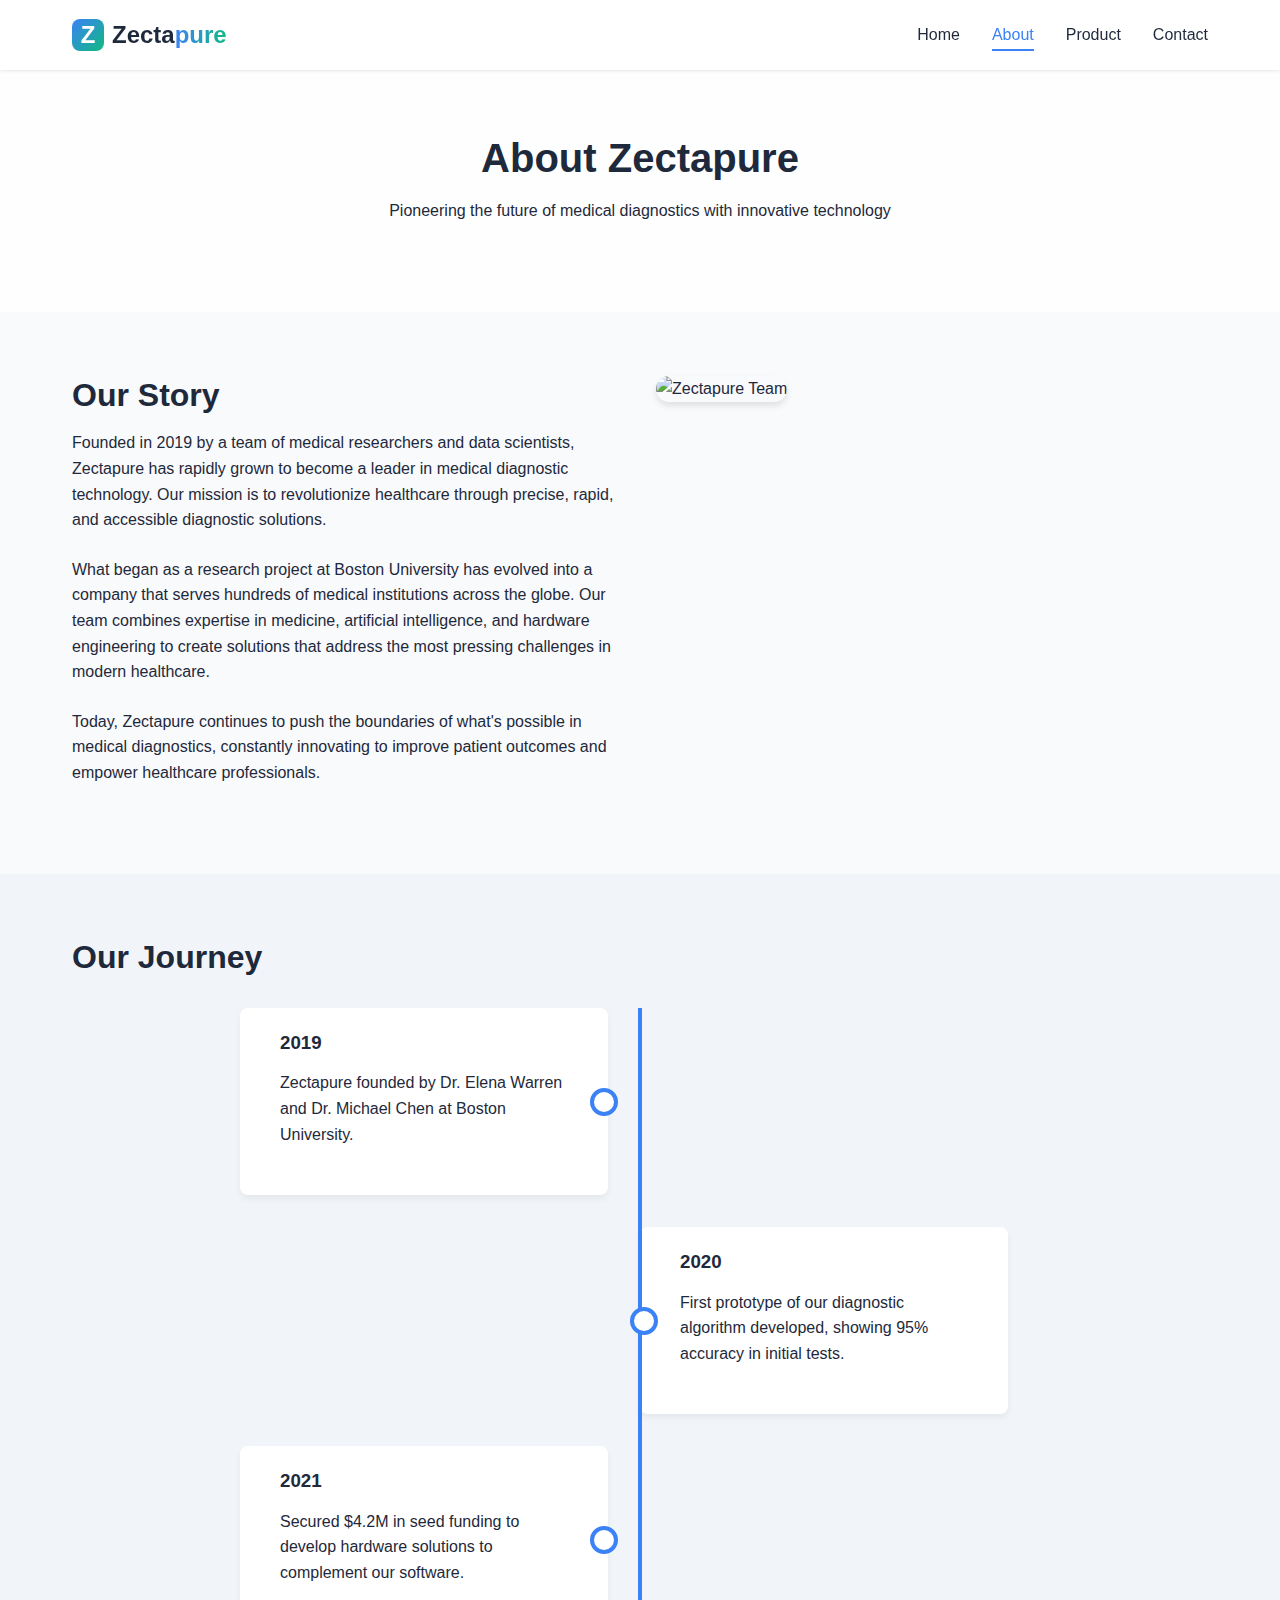
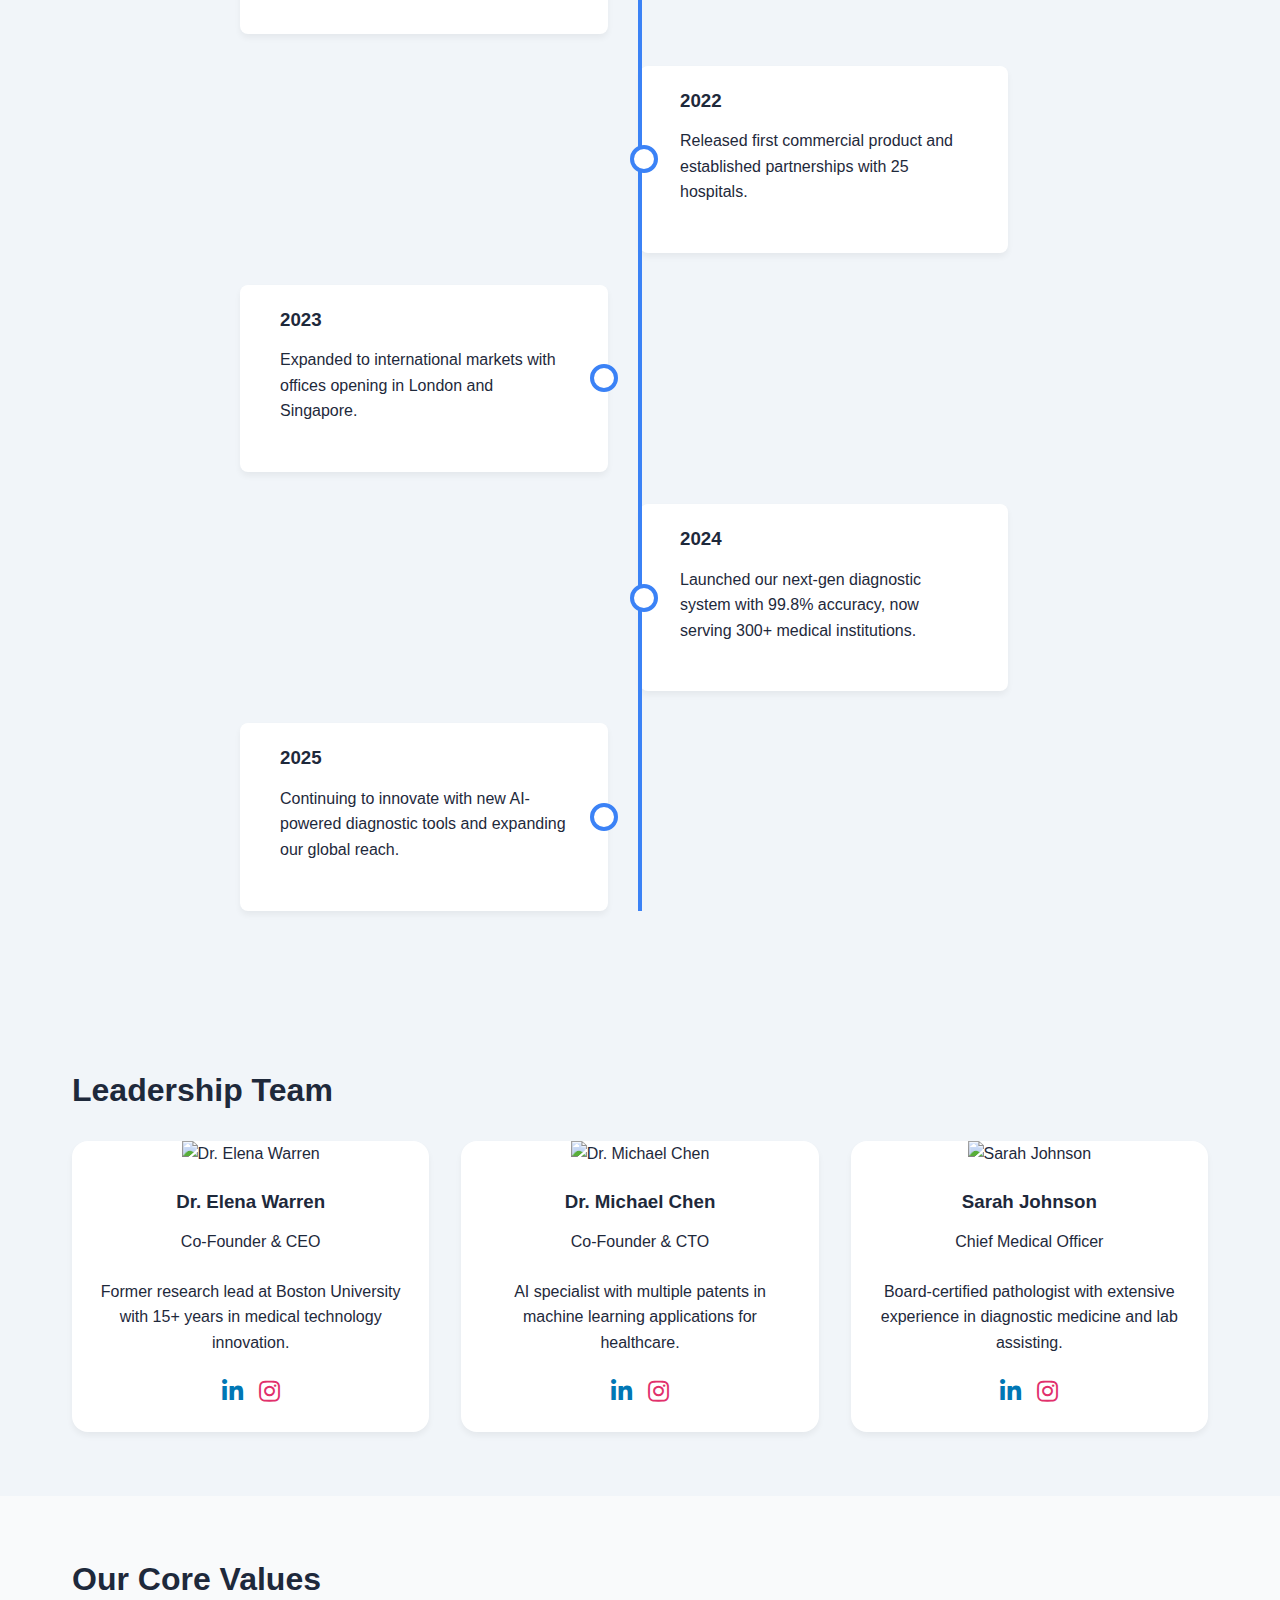
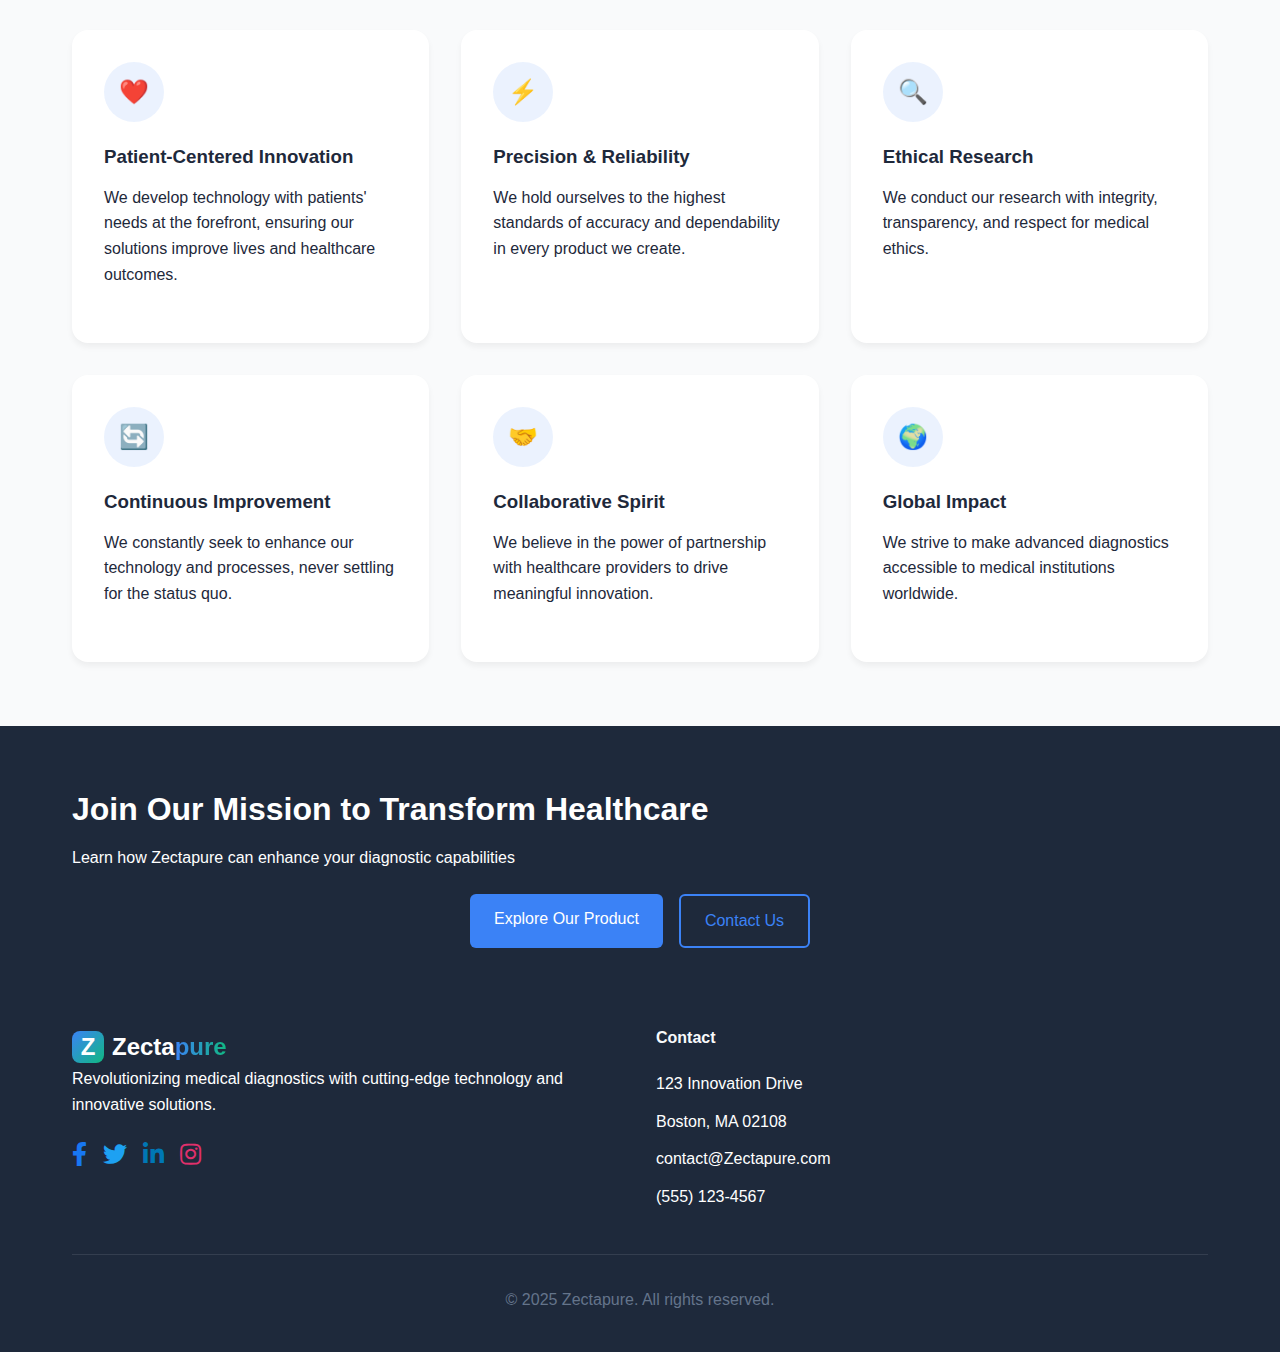
==== about.html @ a5152f30 "added favicon and css fixing" ====
<!DOCTYPE html>
<html lang="en">
<head>
    <meta charset="UTF-8">
    <meta name="viewport" content="width=device-width, initial-scale=1.0">
    <link rel="stylesheet" href="https://cdnjs.cloudflare.com/ajax/libs/font-awesome/5.15.3/css/all.min.css">
    <link rel="icon" type="image/svg+xml" href="data:image/svg+xml,%3Csvg%20xmlns='http://www.w3.org/2000/svg'%20viewBox='0%200%20100%20100'%3E%3Crect%20width='100'%20height='100'%20fill='%233b82f6'/%3E%3Ctext%20x='50%25'%20y='55%25'%20dominant-baseline='middle'%20text-anchor='middle'%20fill='white'%20font-size='70'%3EZ%3C/text%3E%3C/svg%3E">
    <link rel="stylesheet" type="text/css" href="css/about_style.css">
    <title>About Us - Zectapure</title>
</head>
<body>
    <!-- Header -->
    <header class="py-4">
        <div class="container">
            <div class="flex justify-between items-center">
                <a href="index.html" class="logo">
                    <div class="logo-icon">Z</div>
                    <span>Zecta<span class="text-gradient">pure</span></span>
                </a>
                
                <button class="mobile-menu-btn">☰</button>
                
                <nav>
                    <ul>
                        <li><a href="index.html">Home</a></li>
                        <li><a href="about.html" class="active">About</a></li>
                        <li><a href="product.html">Product</a></li>
                        <li><a href="contact.html">Contact</a></li>
                    </ul>
                </nav>
            </div>
        </div>
    </header>

    <!-- Page Header -->
    <section class="page-header">
        <div class="container">
            <h1>About Zectapure</h1>
            <p>Pioneering the future of medical diagnostics with innovative technology</p>
        </div>
    </section>

    <!-- About Us -->
    <section class="about-section">
        <div class="container">
            <div class="grid grid-cols-2 gap-8">
                <div>
                    <h2>Our Story</h2>
                    <p>Founded in 2019 by a team of medical researchers and data scientists, Zectapure has rapidly grown to become a leader in medical diagnostic technology. Our mission is to revolutionize healthcare through precise, rapid, and accessible diagnostic solutions.</p>
                    <p>What began as a research project at Boston University has evolved into a company that serves hundreds of medical institutions across the globe. Our team combines expertise in medicine, artificial intelligence, and hardware engineering to create solutions that address the most pressing challenges in modern healthcare.</p>
                    <p>Today, Zectapure continues to push the boundaries of what's possible in medical diagnostics, constantly innovating to improve patient outcomes and empower healthcare professionals.</p>
                </div>
                <div>
                    <img src="/api/placeholder/600/400" alt="Zectapure Team" class="about-image">
                </div>
            </div>
        </div>
    </section>

    <!-- Our Journey -->
    <section class="py-16" style="background-color: #f1f5f9;">
        <div class="container">
            <h2 class="text-center mb-8">Our Journey</h2>
            <div class="timeline">
                <div class="timeline-item left">
                    <h3>2019</h3>
                    <p>Zectapure founded by Dr. Elena Warren and Dr. Michael Chen at Boston University.</p>
                </div>
                <div class="timeline-item right">
                    <h3>2020</h3>
                    <p>First prototype of our diagnostic algorithm developed, showing 95% accuracy in initial tests.</p>
                </div>
                <div class="timeline-item left">
                    <h3>2021</h3>
                    <p>Secured $4.2M in seed funding to develop hardware solutions to complement our software.</p>
                </div>
                <div class="timeline-item right">
                    <h3>2022</h3>
                    <p>Released first commercial product and established partnerships with 25 hospitals.</p>
                </div>
                <div class="timeline-item left">
                    <h3>2023</h3>
                    <p>Expanded to international markets with offices opening in London and Singapore.</p>
                </div>
                <div class="timeline-item right">
                    <h3>2024</h3>
                    <p>Launched our next-gen diagnostic system with 99.8% accuracy, now serving 300+ medical institutions.</p>
                </div>
                <div class="timeline-item left">
                    <h3>2025</h3>
                    <p>Continuing to innovate with new AI-powered diagnostic tools and expanding our global reach.</p>
                </div>
            </div>
        </div>
    </section>

    <!-- Our Team -->
    <section class="team-section">
        <div class="container">
            <h2 class="text-center mb-8">Leadership Team</h2>
            <div class="grid grid-cols-3 gap-8">
                <div class="team-member">
                    <img src="/api/placeholder/400/250" alt="Dr. Elena Warren" class="team-member-img">
                    <div class="team-member-info">
                        <h3>Dr. Elena Warren</h3>
                        <p>Co-Founder & CEO</p>
                        <p>Former research lead at Boston University with 15+ years in medical technology innovation.</p>
                        <div class="team-member-social">
                            <a href="https://www.linkedin.com/in/yourprofile" target="_blank" class="social-icon" aria-label="LinkedIn">
                                <i class="fab fa-linkedin-in"></i>
                            </a>
                            <a href="https://www.instagram.com/yourhandle" target="_blank" class="social-icon" aria-label="Instagram">
                                <i class="fab fa-instagram"></i>
                            </a>
                        </div>
                    </div>
                </div>
                <div class="team-member">
                    <img src="/api/placeholder/400/250" alt="Dr. Michael Chen" class="team-member-img">
                    <div class="team-member-info">
                        <h3>Dr. Michael Chen</h3>
                        <p>Co-Founder & CTO</p>
                        <p>AI specialist with multiple patents in machine learning applications for healthcare.</p>
                        <div class="team-member-social">
                            <a href="https://www.linkedin.com/in/yourprofile" target="_blank" class="social-icon" aria-label="LinkedIn">
                                <i class="fab fa-linkedin-in"></i>
                            </a>
                            <a href="https://www.instagram.com/yourhandle" target="_blank" class="social-icon" aria-label="Instagram">
                                <i class="fab fa-instagram"></i>
                            </a>
                        </div>
                    </div>
                </div>
                <div class="team-member">
                    <img src="/api/placeholder/400/250" alt="Sarah Johnson" class="team-member-img">
                    <div class="team-member-info">
                        <h3>Sarah Johnson</h3>
                        <p>Chief Medical Officer</p>
                        <p>Board-certified pathologist with extensive experience in diagnostic medicine and lab assisting.</p>
                        <div class="team-member-social">
                            <a href="https://www.linkedin.com/in/yourprofile" target="_blank" class="social-icon" aria-label="LinkedIn">
                                <i class="fab fa-linkedin-in"></i>
                            </a>
                            <a href="https://www.instagram.com/yourhandle" target="_blank" class="social-icon" aria-label="Instagram">
                                <i class="fab fa-instagram"></i>
                            </a>
                        </div>
                    </div>
                </div>
            </div>
        </div>
    </section>

    <!-- Our Values -->
    <section class="values-section">
        <div class="container">
            <h2 class="text-center mb-8">Our Core Values</h2>
            <div class="grid grid-cols-3 gap-8">
                <div class="value-card">
                    <div class="value-icon">❤️</div>
                    <h3>Patient-Centered Innovation</h3>
                    <p>We develop technology with patients' needs at the forefront, ensuring our solutions improve lives and healthcare outcomes.</p>
                </div>
                <div class="value-card">
                    <div class="value-icon">⚡</div>
                    <h3>Precision & Reliability</h3>
                    <p>We hold ourselves to the highest standards of accuracy and dependability in every product we create.</p>
                </div>
                <div class="value-card">
                    <div class="value-icon">🔍</div>
                    <h3>Ethical Research</h3>
                    <p>We conduct our research with integrity, transparency, and respect for medical ethics.</p>
                </div>
                <div class="value-card">
                    <div class="value-icon">🔄</div>
                    <h3>Continuous Improvement</h3>
                    <p>We constantly seek to enhance our technology and processes, never settling for the status quo.</p>
                </div>
                <div class="value-card">
                    <div class="value-icon">🤝</div>
                    <h3>Collaborative Spirit</h3>
                    <p>We believe in the power of partnership with healthcare providers to drive meaningful innovation.</p>
                </div>
                <div class="value-card">
                    <div class="value-icon">🌍</div>
                    <h3>Global Impact</h3>
                    <p>We strive to make advanced diagnostics accessible to medical institutions worldwide.</p>
                </div>
            </div>
        </div>
    </section>

    <!-- CTA Section -->
    <section class="py-16" style="background-color: #1e293b; color: white;">
        <div class="container text-center">
            <h2>Join Our Mission to Transform Healthcare</h2>
            <p>Learn how Zectapure can enhance your diagnostic capabilities</p>
            <div class="flex gap-4 justify-center">
                <a href="product.html" class="btn btn-primary">Explore Our Product</a>
                <a href="contact.html" class="btn btn-outline">Contact Us</a>
            </div>
        </div>
    </section>

    <!-- Footer -->
    <footer>
        <div class="container">
            <div class="grid grid-cols-2 gap-8">
                <div>
                    <a href="index.html" class="logo">
                        <div class="logo-icon">Z</div>
                        <span>Zecta<span class="text-gradient">pure</span></span>
                    </a>
                    <p>Revolutionizing medical diagnostics with cutting-edge technology and innovative solutions.</p>
                    <div class="social-links">
                        <a href="https://www.facebook.com/yourprofile" target="_blank" class="social-icon" aria-label="Facebook">
                            <i class="fab fa-facebook-f"></i>
                        </a>
                        <a href="https://twitter.com/yourhandle" target="_blank" class="social-icon" aria-label="Twitter">
                            <i class="fab fa-twitter"></i>
                        </a>
                        <a href="https://www.linkedin.com/in/yourprofile" target="_blank" class="social-icon" aria-label="LinkedIn">
                            <i class="fab fa-linkedin-in"></i>
                        </a>
                        <a href="https://www.instagram.com/yourhandle" target="_blank" class="social-icon" aria-label="Instagram">
                            <i class="fab fa-instagram"></i>
                        </a>
                    </div>
                </div>
                <div class="footer-links">
                    <h4>Contact</h4>
                    <ul>
                        <li>123 Innovation Drive</li>
                        <li>Boston, MA 02108</li>
                        <li>contact@Zectapure.com</li>
                        <li>(555) 123-4567</li>
                    </ul>
                </div>
            </div>
            <div class="copyright">
                <p>&copy; 2025 Zectapure. All rights reserved.</p>
            </div>
        </div>
    </footer>

    <script src="js/about_script.js"></script>
</body>
</html>
---- css/about_style.css ----
/* Reset and Base Styles */
* {
    margin: 0;
    padding: 0;
    box-sizing: border-box;
    font-family: 'Segoe UI', Tahoma, Geneva, Verdana, sans-serif;
}

:root {
    --primary: #3b82f6;
    --primary-dark: #2563eb;
    --secondary: #10b981;
    --light: #f9fafb;
    --dark: #1e293b;
    --gray: #64748b;
    --light-gray: #e2e8f0;
}

body {
    background-color: var(--light);
    color: var(--dark);
    line-height: 1.6;
}

a {
    text-decoration: none;
    color: inherit;
}

/* Typography */
h1, h2, h3, h4, h5, h6 {
    font-weight: 700;
    line-height: 1.2;
    margin-bottom: 1rem;
}

h1 {
    font-size: 2.5rem;
}

h2 {
    font-size: 2rem;
}

p {
    margin-bottom: 1.5rem;
}

.text-gradient {
    background: linear-gradient(90deg, var(--primary), var(--secondary));
    -webkit-background-clip: text;
    -webkit-text-fill-color: transparent;
    background-clip: text;
}

/* Layout */
.container {
    width: 100%;
    max-width: 1200px;
    margin: 0 auto;
    padding: 0 2rem;
}

.flex {
    display: flex;
}

.flex-col {
    flex-direction: column;
}

.items-center {
    align-items: center;
}

.justify-between {
    justify-content: space-between;
}

.justify-center {
    justify-content: center;
}

.grid {
    display: grid;
}

.grid-cols-1 {
    grid-template-columns: 1fr;
}

.grid-cols-2 {
    grid-template-columns: repeat(2, 1fr);
}

.grid-cols-3 {
    grid-template-columns: repeat(3, 1fr);
}

.grid-cols-4 {
    grid-template-columns: repeat(4, 1fr);
}

.gap-4 {
    gap: 1rem;
}

.gap-8 {
    gap: 2rem;
}

.py-2 {
    padding-top: 0.5rem;
    padding-bottom: 0.5rem;
}

.py-4 {
    padding-top: 1rem;
    padding-bottom: 1rem;
}

.py-8 {
    padding-top: 2rem;
    padding-bottom: 2rem;
}

.py-16 {
    padding-top: 4rem;
    padding-bottom: 4rem;
}

.mb-4 {
    margin-bottom: 1rem;
}

.mb-8 {
    margin-bottom: 2rem;
}

/* Header */
header {
    background-color: white;
    box-shadow: 0 1px 3px rgba(0, 0, 0, 0.1);
    position: sticky;
    top: 0;
    z-index: 100;
}

.logo {
    font-size: 1.5rem;
    font-weight: 700;
    display: flex;
    align-items: center;
    gap: 0.5rem;
}

.logo-icon {
    width: 32px;
    height: 32px;
    background: linear-gradient(135deg, var(--primary), var(--secondary));
    border-radius: 8px;
    display: flex;
    align-items: center;
    justify-content: center;
    color: white;
    font-weight: bold;
}

nav ul {
    display: flex;
    gap: 2rem;
    list-style: none;
}

nav a {
    font-weight: 500;
    transition: color 0.3s;
    padding: 0.5rem 0;
    position: relative;
}

nav a:hover {
    color: var(--primary);
}

nav a.active {
    color: var(--primary);
}

nav a.active::after {
    content: '';
    position: absolute;
    bottom: 0;
    left: 0;
    width: 100%;
    height: 2px;
    background-color: var(--primary);
}

.mobile-menu-btn {
    display: none;
    background: none;
    border: none;
    font-size: 1.5rem;
    cursor: pointer;
    color: var(--dark);
}

/* Hero Section */
.page-header {
    background: linear-gradient(to right, rgba(255,255,255,0.8), rgba(255,255,255,0.8)), url('/api/placeholder/1200/400') center/cover no-repeat;
    padding: 4rem 0;
    text-align: center;
}

/* Buttons */
.btn {
    display: inline-block;
    padding: 0.75rem 1.5rem;
    border-radius: 0.375rem;
    font-weight: 500;
    text-align: center;
    cursor: pointer;
    transition: all 0.3s ease;
}

.btn-primary {
    background-color: var(--primary);
    color: white;
}

.btn-primary:hover {
    background-color: var(--primary-dark);
    transform: translateY(-2px);
    box-shadow: 0 4px 6px rgba(0, 0, 0, 0.1);
}

.btn-outline {
    border: 2px solid var(--primary);
    color: var(--primary);
    background: transparent;
}

.btn-outline:hover {
    background-color: var(--primary);
    color: white;
    transform: translateY(-2px);
    box-shadow: 0 4px 6px rgba(0, 0, 0, 0.1);
}

/* About Page Specific Styles */
.about-section {
    padding: 4rem 0;
}

.about-image {
    width: 100%;
    border-radius: 1rem;
    overflow: hidden;
    box-shadow: 0 4px 6px rgba(0, 0, 0, 0.1);
}

.timeline {
    position: relative;
    max-width: 800px;
    margin: 0 auto;
}

.timeline::after {
    content: '';
    position: absolute;
    width: 4px;
    background-color: var(--primary);
    top: 0;
    bottom: 0;
    left: 50%;
    margin-left: -2px;
}

.timeline-item {
    padding: 1.5rem 2.5rem;
    position: relative;
    background-color: white;
    width: calc(50% - 2rem);
    border-radius: 0.5rem;
    margin-bottom: 2rem;
    box-shadow: 0 4px 6px rgba(0, 0, 0, 0.05);
}

.timeline-item::after {
    content: '';
    position: absolute;
    width: 20px;
    height: 20px;
    background-color: white;
    border: 4px solid var(--primary);
    border-radius: 50%;
    top: 50%;
    transform: translateY(-50%);
    z-index: 1;
}

.left {
    left: 0;
}

.right {
    left: 50%;
}

.left::after {
    right: -10px;
}

.right::after {
    left: -10px;
}

.left::before {
    content: '';
    position: absolute;
    width: 0;
    height: 0;
    border-top: 10px solid transparent;
    border-bottom: 10px solid transparent;
    border-left: 10px solid white;
    top: 50%;
    transform: translateY(-50%);
    right: -10px;
    z-index: 1;
}

.right::before {
    content: '';
    position: absolute;
    width: 0;
    height: 0;
    border-top: 10px solid transparent;
    border-bottom: 10px solid transparent;
    border-right: 10px solid white;
    top: 50%;
    transform: translateY(-50%);
    left: -10px;
    z-index: 1;
}

.team-section {
    background-color: #f1f5f9;
    padding: 4rem 0;
}

.team-member {
    background-color: white;
    border-radius: 1rem;
    overflow: hidden;
    box-shadow: 0 4px 6px rgba(0, 0, 0, 0.05);
    text-align: center;
    transition: all 0.3s ease;
}

.team-member:hover {
    transform: translateY(-5px);
    box-shadow: 0 10px 15px rgba(0, 0, 0, 0.1);
}

.team-member-img {
    width: 100%;
    height: 250px;
    object-fit: cover;
}

.team-member-info {
    padding: 1.5rem;
}

.team-member-social {
    display: flex;
    justify-content: center;
    gap: 1rem;
    margin-top: 1rem;
}

.social-link {
    width: 36px;
    height: 36px;
    border-radius: 50%;
    background-color: var(--light-gray);
    display: flex;
    align-items: center;
    justify-content: center;
    transition: all 0.3s ease;
}

.social-link:hover {
    background-color: var(--primary);
    color: white;
    transform: translateY(-2px);
}

.values-section {
    padding: 4rem 0;
}

.value-card {
    background-color: white;
    border-radius: 1rem;
    overflow: hidden;
    box-shadow: 0 4px 6px rgba(0, 0, 0, 0.05);
    padding: 2rem;
    transition: all 0.3s ease;
}

.value-card:hover {
    transform: translateY(-5px);
    box-shadow: 0 10px 15px rgba(0, 0, 0, 0.1);
}

.value-icon {
    width: 60px;
    height: 60px;
    background-color: rgba(59, 130, 246, 0.1);
    border-radius: 50%;
    display: flex;
    align-items: center;
    justify-content: center;
    margin-bottom: 1.5rem;
    font-size: 1.5rem;
    color: var(--primary);
}

/* Footer */
footer {
    background-color: var(--dark);
    color: white;
    padding: 1rem 0;
}

.footer-links h4 {
    margin-bottom: 1.5rem;
    color: var(--light);
}

.footer-links ul {
    list-style: none;
}

.footer-links li {
    margin-bottom: 0.75rem;
}

.footer-links a {
    color: var(--light-gray);
    transition: color 0.3s;
}

.footer-links a:hover {
    color: white;
}

.social-links {
    display: flex;
    gap: 1rem;
    margin-top: 1.5rem;
}

.social-links {
    display: flex;
    gap: 1rem;
    margin-top: 1.5rem;
}

.social-icon {
    text-decoration: none; /* Removes default underline from links */
}

.social-icon i {
    font-size: 1.5rem; /* Sets icon size */
    transition: transform 0.2s; /* Smooth transition for hover effect */
}

.social-icon:hover i {
    transform: scale(1.1); /* Slightly enlarges icon on hover */
}

.social-icon .fab.fa-facebook-f {
    color: #1877f2; /* Facebook blue */
}

.social-icon .fab.fa-twitter {
    color: #1da1f2; /* Twitter blue */
}

.social-icon .fab.fa-linkedin-in {
    color: #0077b5; /* LinkedIn blue */
}

.social-icon .fab.fa-instagram {
    color: #e1306c; /* Instagram pink */
}

.copyright {
    text-align: center;
    padding-top: 2rem;
    margin-top: 2rem;
    border-top: 1px solid rgba(255, 255, 255, 0.1);
    color: var(--gray);
}

/* Responsive Styles */
@media (max-width: 992px) {
    .grid-cols-3, .grid-cols-4 {
        grid-template-columns: repeat(2, 1fr);
    }
    
    .timeline::after {
        left: 31px;
    }
    
    .timeline-item {
        width: 100%;
        padding-left: 70px;
        padding-right: 25px;
    }
    
    .left, .right {
        left: 0;
    }
    
    .left::after, .right::after {
        left: 20px;
    }
    
    .left::before, .right::before {
        left: 60px;
        border-right: 10px solid white;
        border-left: none;
    }
}

@media (max-width: 768px) {
    .grid-cols-2, .grid-cols-3, .grid-cols-4 {
        grid-template-columns: 1fr;
    }
    
    nav ul {
        position: fixed;
        top: 70px;
        left: -100%;
        width: 100%;
        height: calc(100vh - 70px);
        background-color: white;
        flex-direction: column;
        align-items: center;
        justify-content: center;
        gap: 2rem;
        transition: left 0.3s ease;
        z-index: 99;
    }
    
    nav ul.active {
        left: 0;
    }
    
    .mobile-menu-btn {
        display: block;
    }
}

@media (max-width: 576px) {
    h1 {
        font-size: 2rem;
    }
    
    h2 {
        font-size: 1.5rem;
    }
}
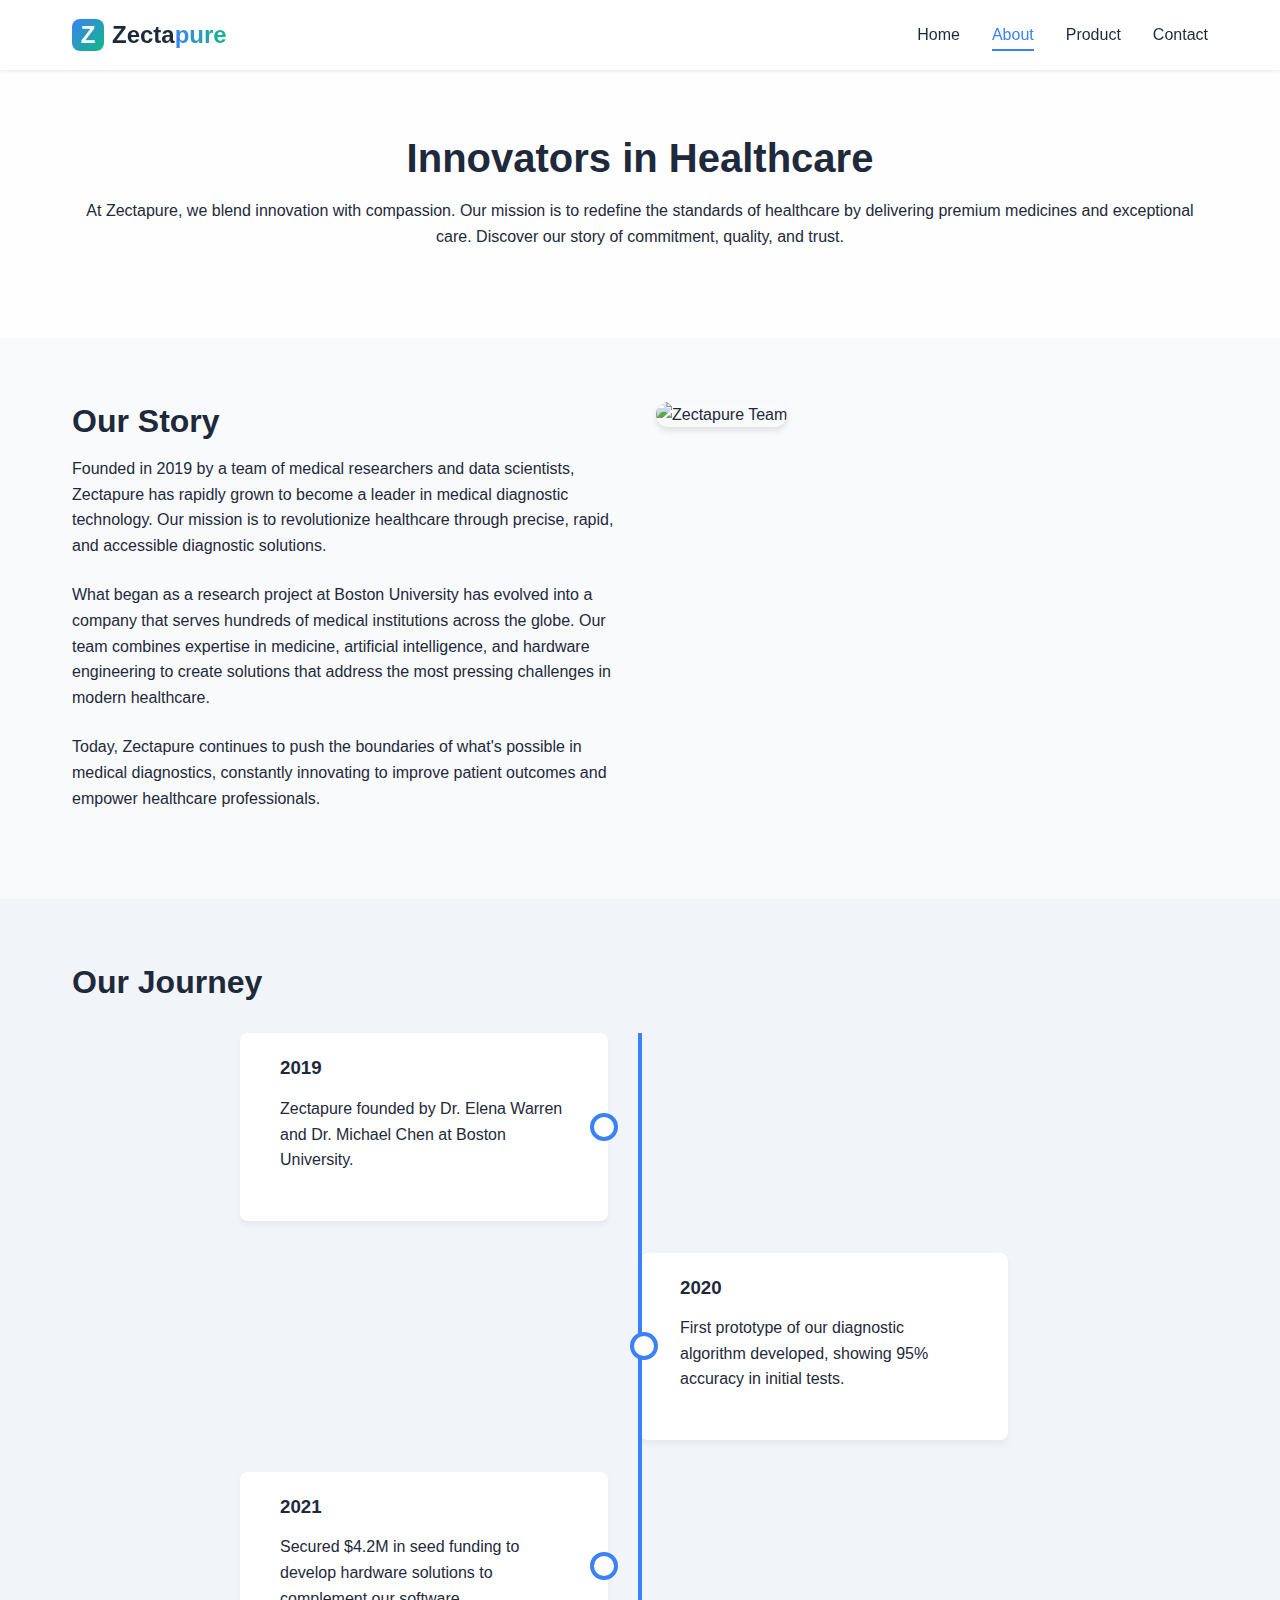
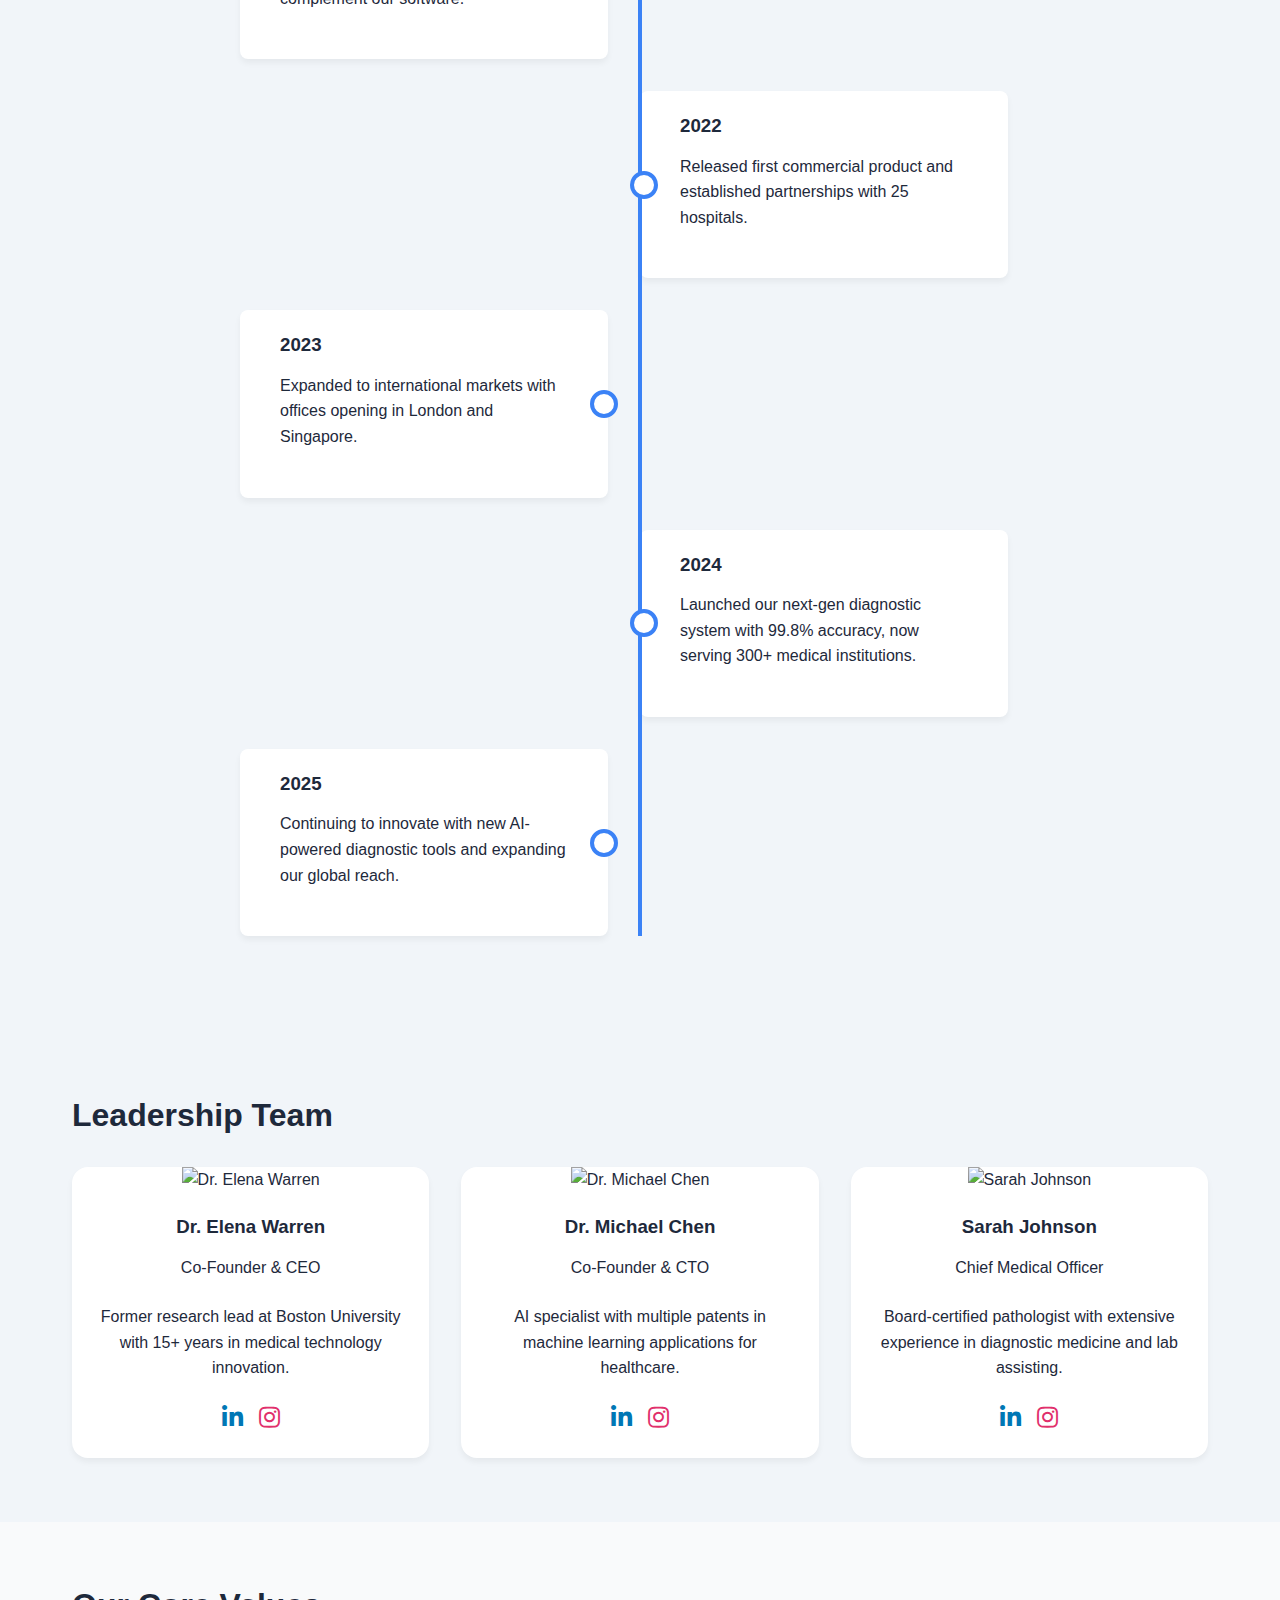
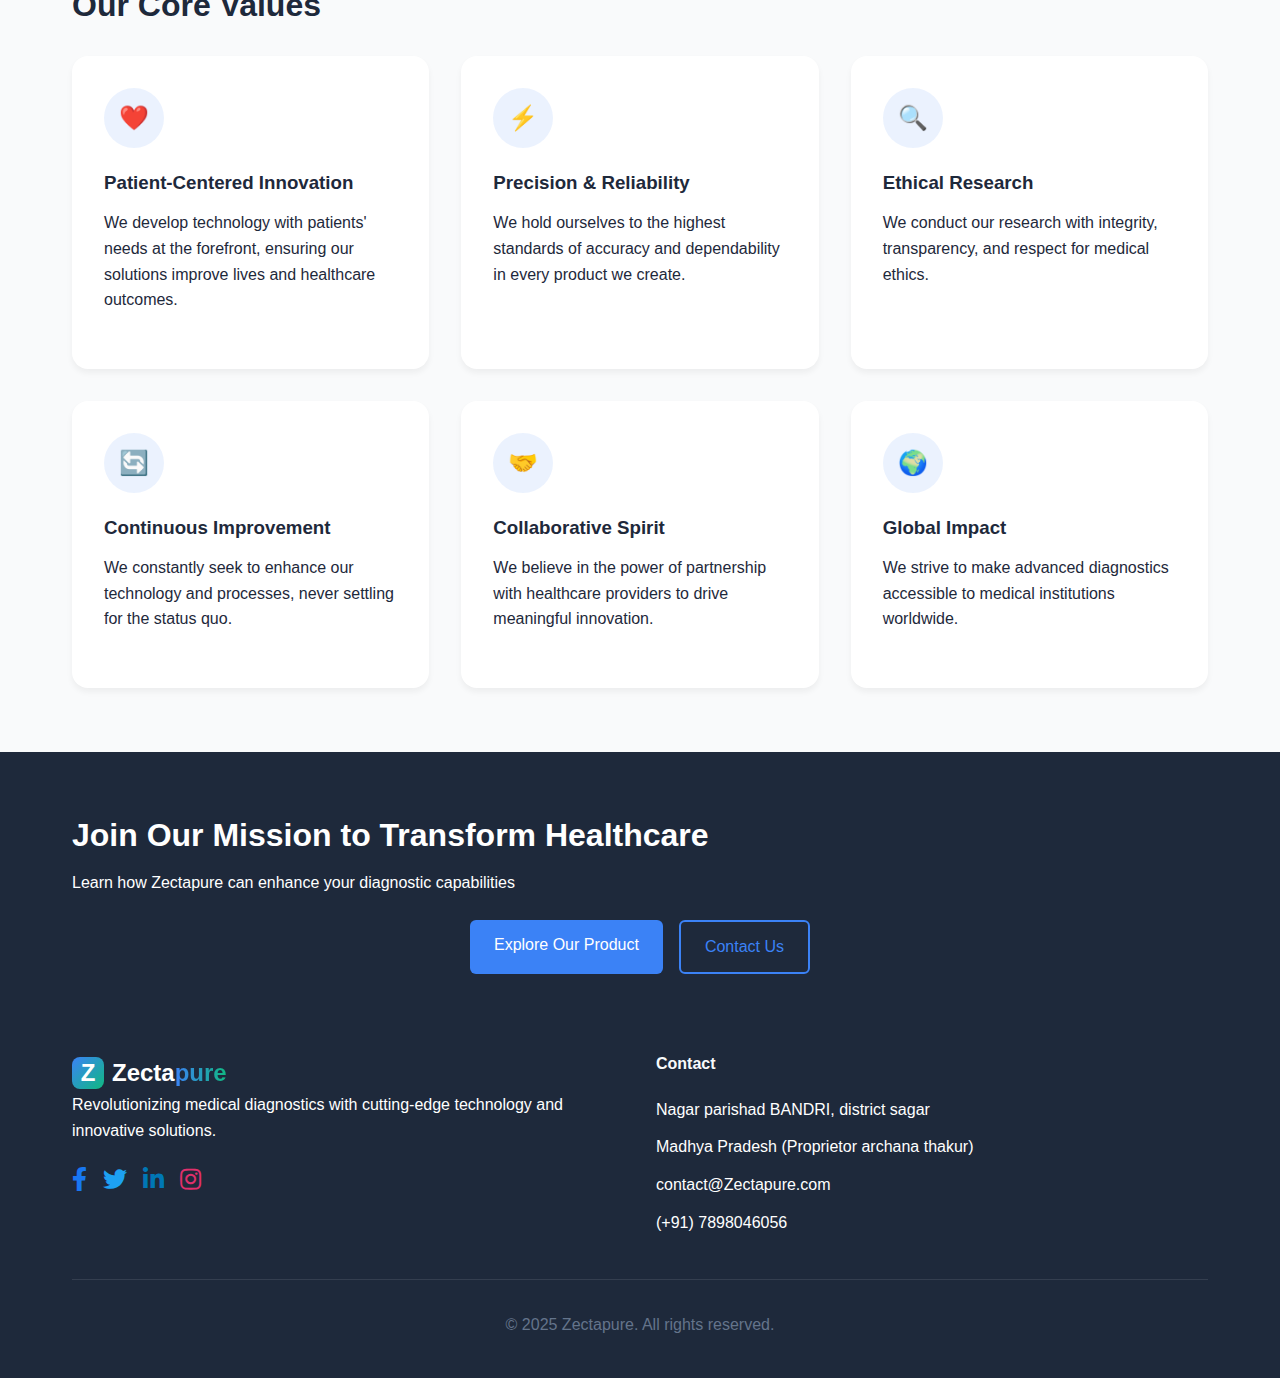
==== commit 491de4f3: "added product real images and product description with all real contact and addresss updated" ====
--- a/about.html
+++ b/about.html
@@ -35,8 +35,8 @@
     <!-- Page Header -->
     <section class="page-header">
         <div class="container">
-            <h1>About Zectapure</h1>
-            <p>Pioneering the future of medical diagnostics with innovative technology</p>
+            <h1>Innovators in Healthcare</h1>
+            <p>At Zectapure, we blend innovation with compassion. Our mission is to redefine the standards of healthcare by delivering premium medicines and exceptional care. Discover our story of commitment, quality, and trust.</p>
         </div>
     </section>
 
@@ -230,10 +230,10 @@
                 <div class="footer-links">
                     <h4>Contact</h4>
                     <ul>
-                        <li>123 Innovation Drive</li>
-                        <li>Boston, MA 02108</li>
+                        <li>Nagar parishad BANDRI, district sagar</li>
+                        <li>Madhya Pradesh (Proprietor archana thakur)</li>
                         <li>contact@Zectapure.com</li>
-                        <li>(555) 123-4567</li>
+                        <li>(+91) 7898046056</li>
                     </ul>
                 </div>
             </div>
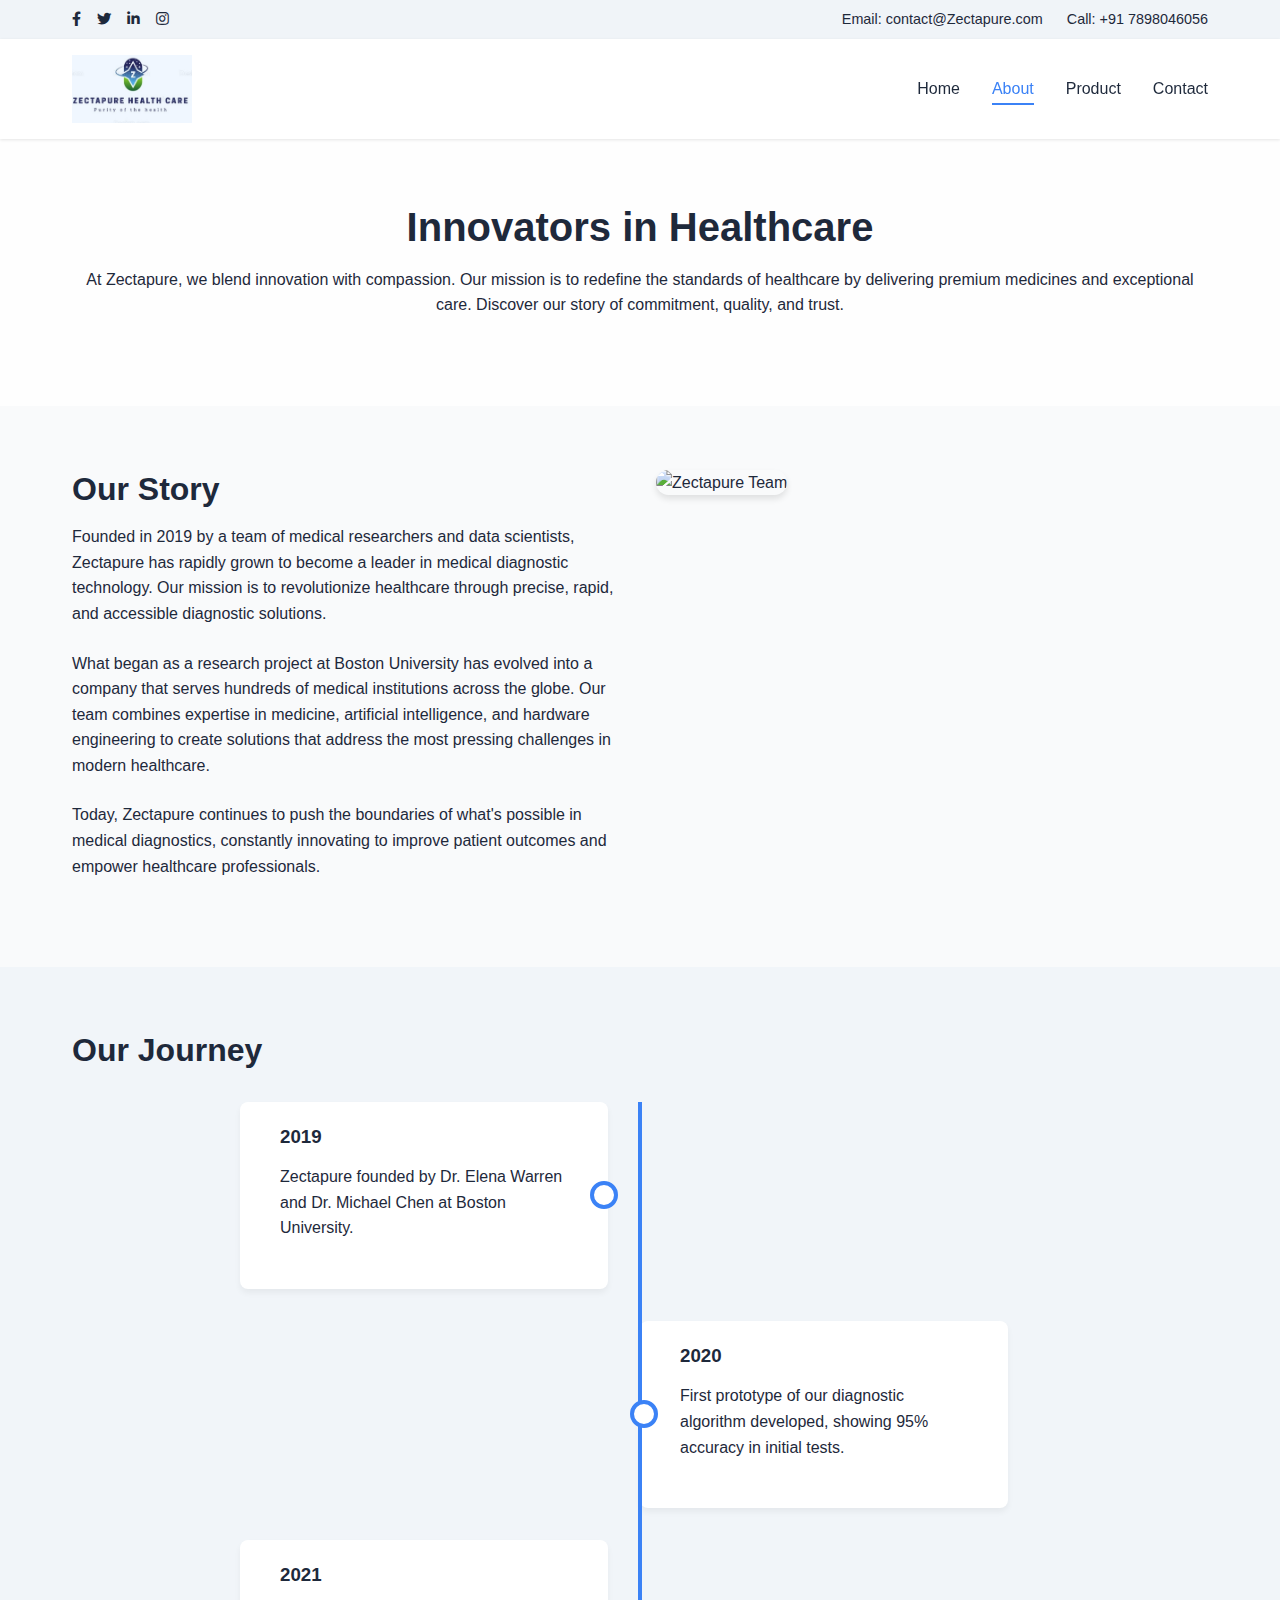
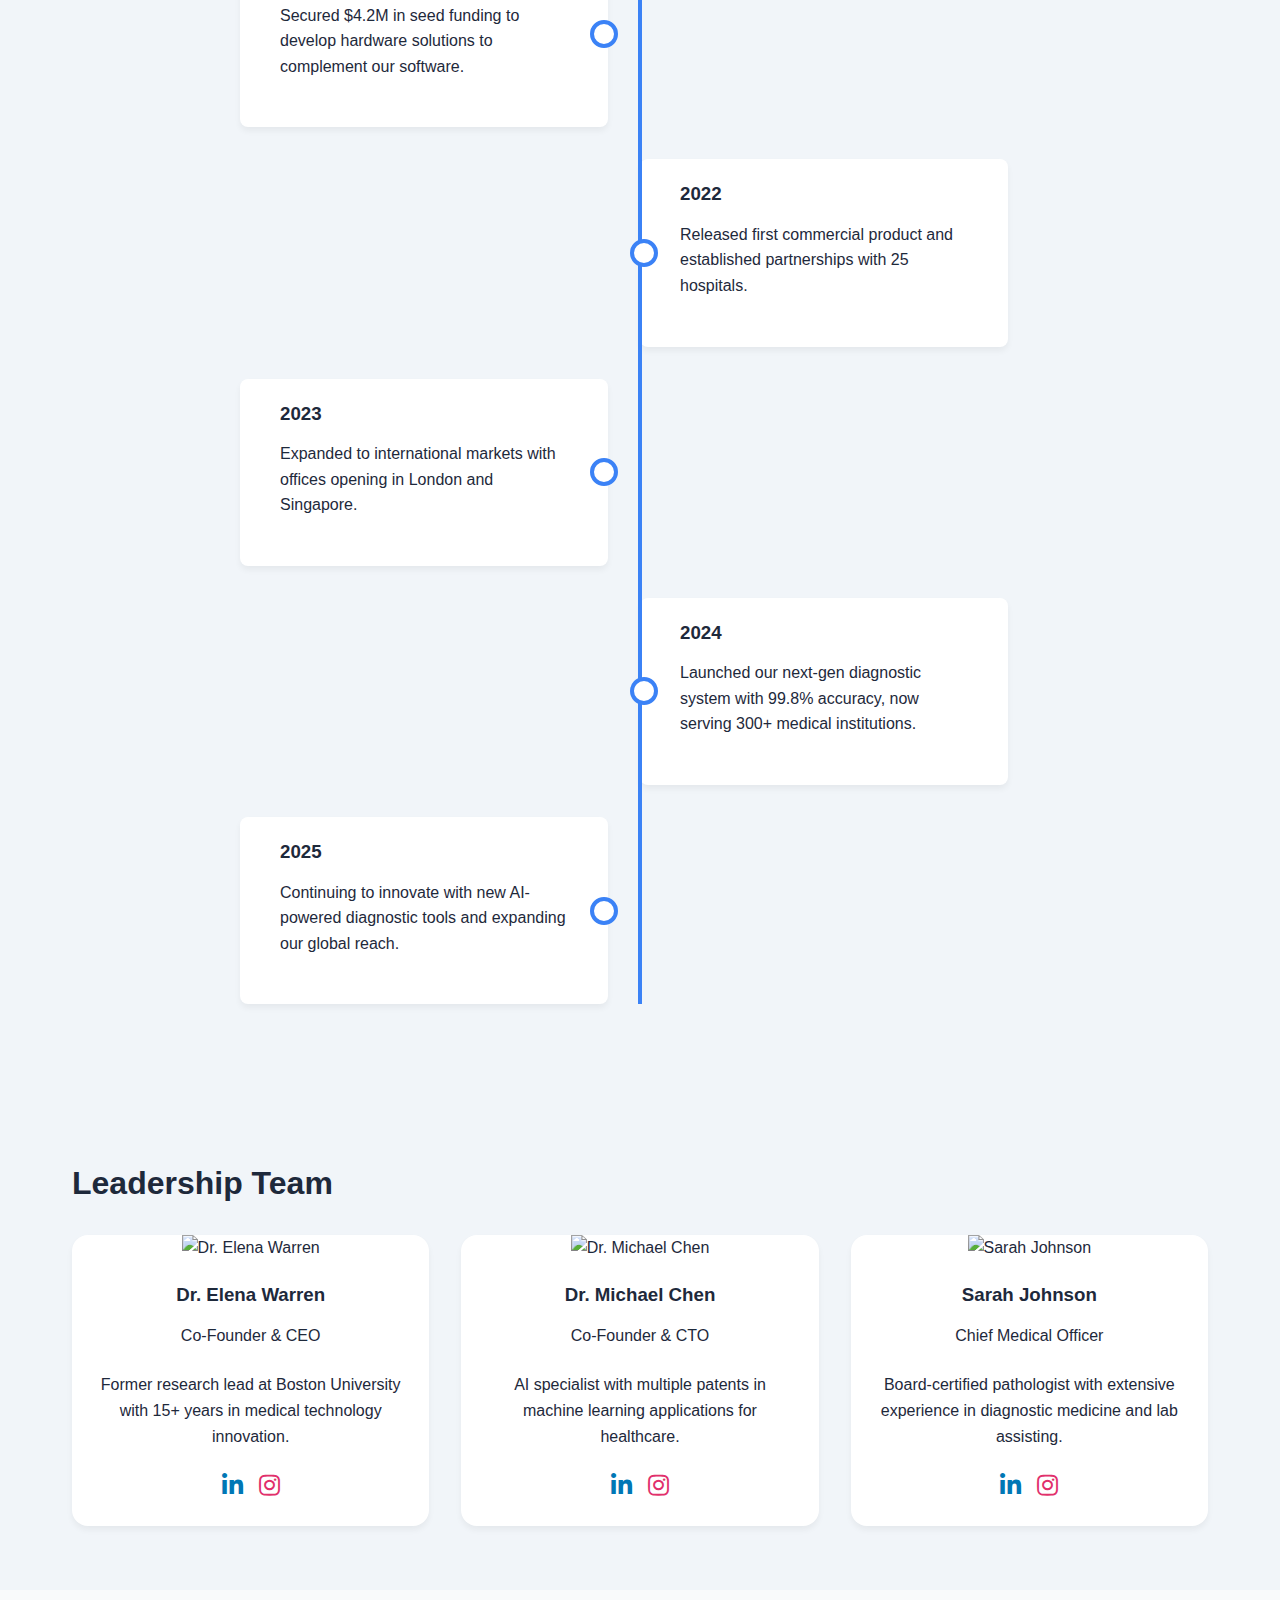
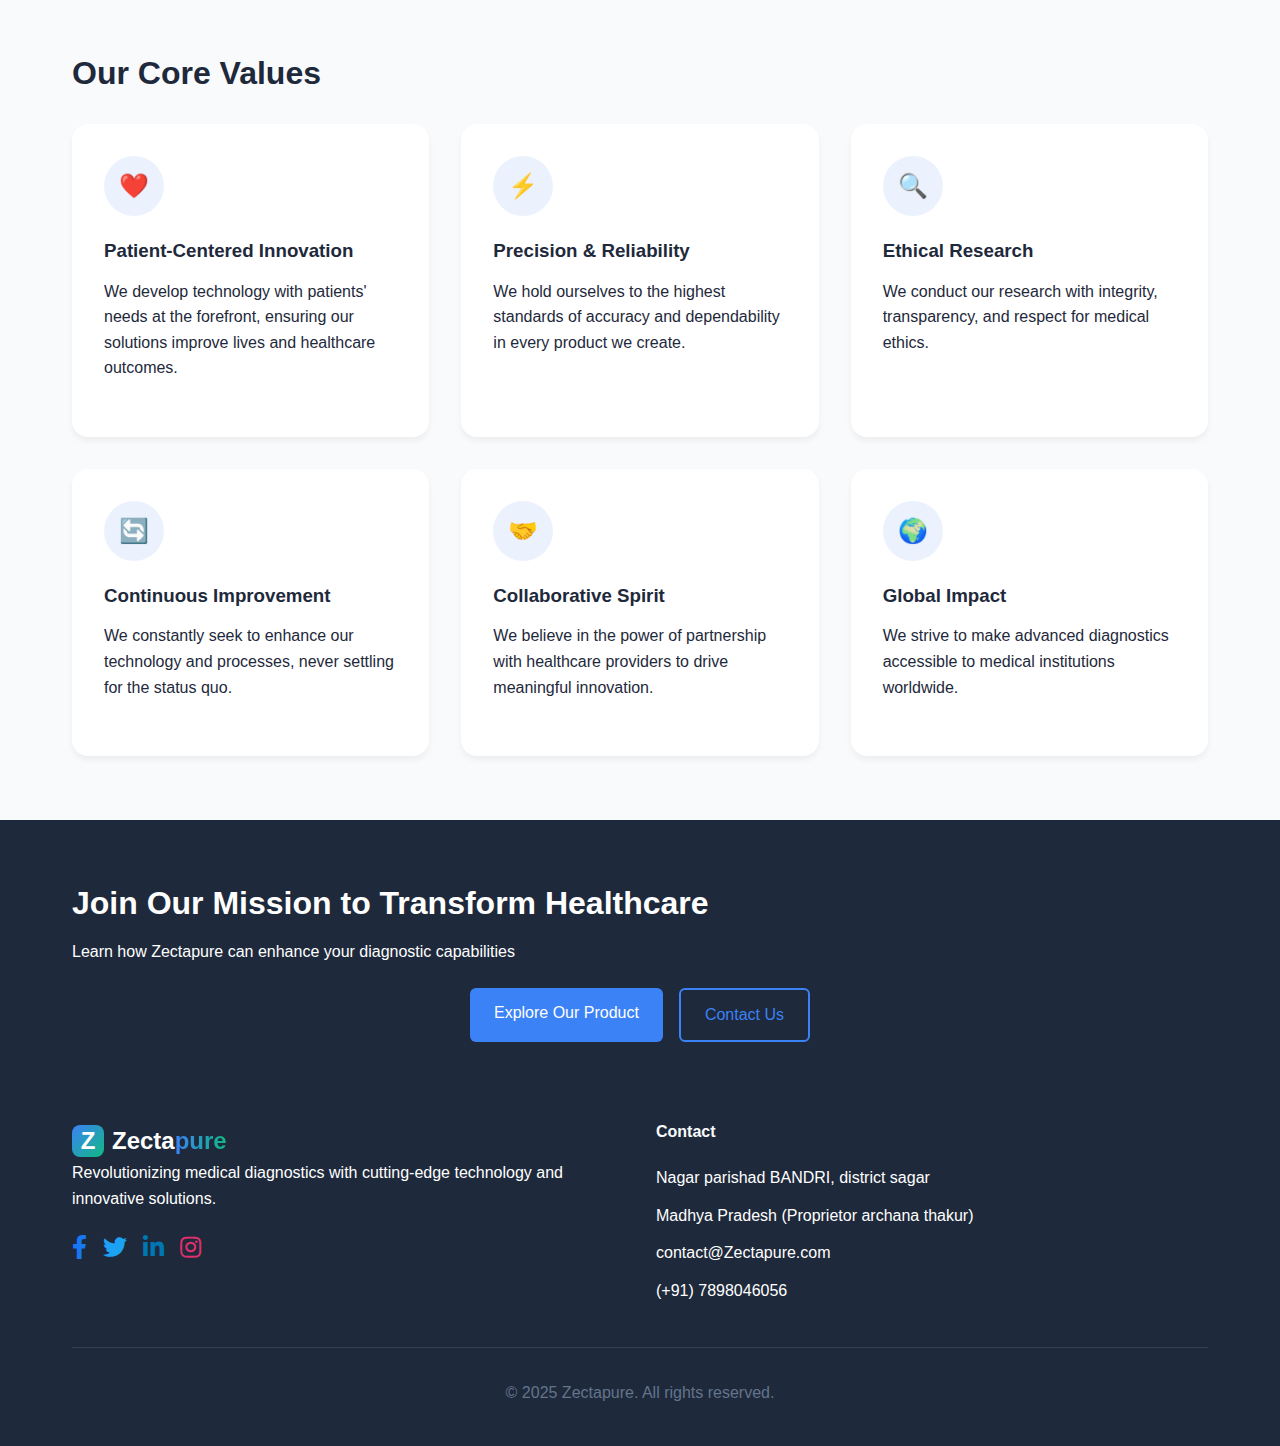
==== commit 332aa823: "enhanced the UI also add top bar for contact" ====
--- a/about.html
+++ b/about.html
@@ -9,14 +9,44 @@
     <title>About Us - Zectapure</title>
 </head>
 <body>
+    <!-- Top Section -->
+    <div class="top-bar" style="background-color: #f0f4f8; padding: 0.5rem 0;">
+        <div class="container" style="display: flex; justify-content: space-between; align-items: center; font-size: 0.9rem;">
+        <!-- Social Media Icons (Left) -->
+        <div class="social-icons" style="display: flex; gap: 1rem;">
+            <a href="https://www.facebook.com/yourprofile" target="_blank" aria-label="Facebook" style="color: inherit;">
+            <i class="fab fa-facebook-f"></i>
+            </a>
+            <a href="https://twitter.com/yourhandle" target="_blank" aria-label="Twitter" style="color: inherit;">
+            <i class="fab fa-twitter"></i>
+            </a>
+            <a href="https://www.linkedin.com/in/yourprofile" target="_blank" aria-label="LinkedIn" style="color: inherit;">
+            <i class="fab fa-linkedin-in"></i>
+            </a>
+            <a href="https://www.instagram.com/yourhandle" target="_blank" aria-label="Instagram" style="color: inherit;">
+            <i class="fab fa-instagram"></i>
+            </a>
+        </div>
+        <!-- Contact Info (Right) -->
+        <div class="contact-infos" style="display: flex; gap: 1.5rem;">
+            <span>Email: <a href="mailto:contact@Zectapure.com" style="color: inherit; text-decoration: none;">contact@Zectapure.com</a></span>
+            <span>Call: <a href="tel:+917898046056" style="color: inherit; text-decoration: none;">+91 7898046056</a></span>
+        </div>
+        </div>
+    </div>
     <!-- Header -->
     <header class="py-4">
         <div class="container">
             <div class="flex justify-between items-center">
-                <a href="index.html" class="logo">
-                    <div class="logo-icon">Z</div>
-                    <span>Zecta<span class="text-gradient">pure</span></span>
-                </a>
+                <a href="index.html" class="logo" style="display: flex; align-items: center;">
+            <!-- Logo image only -->
+            <img
+              src="images/product_images/logo.jpeg"
+              alt="Zectapure Health Care Logo"
+              class="logo-image"
+              style="width: 120px; height: auto;"
+            >
+          </a>
                 
                 <button class="mobile-menu-btn">☰</button>
                 
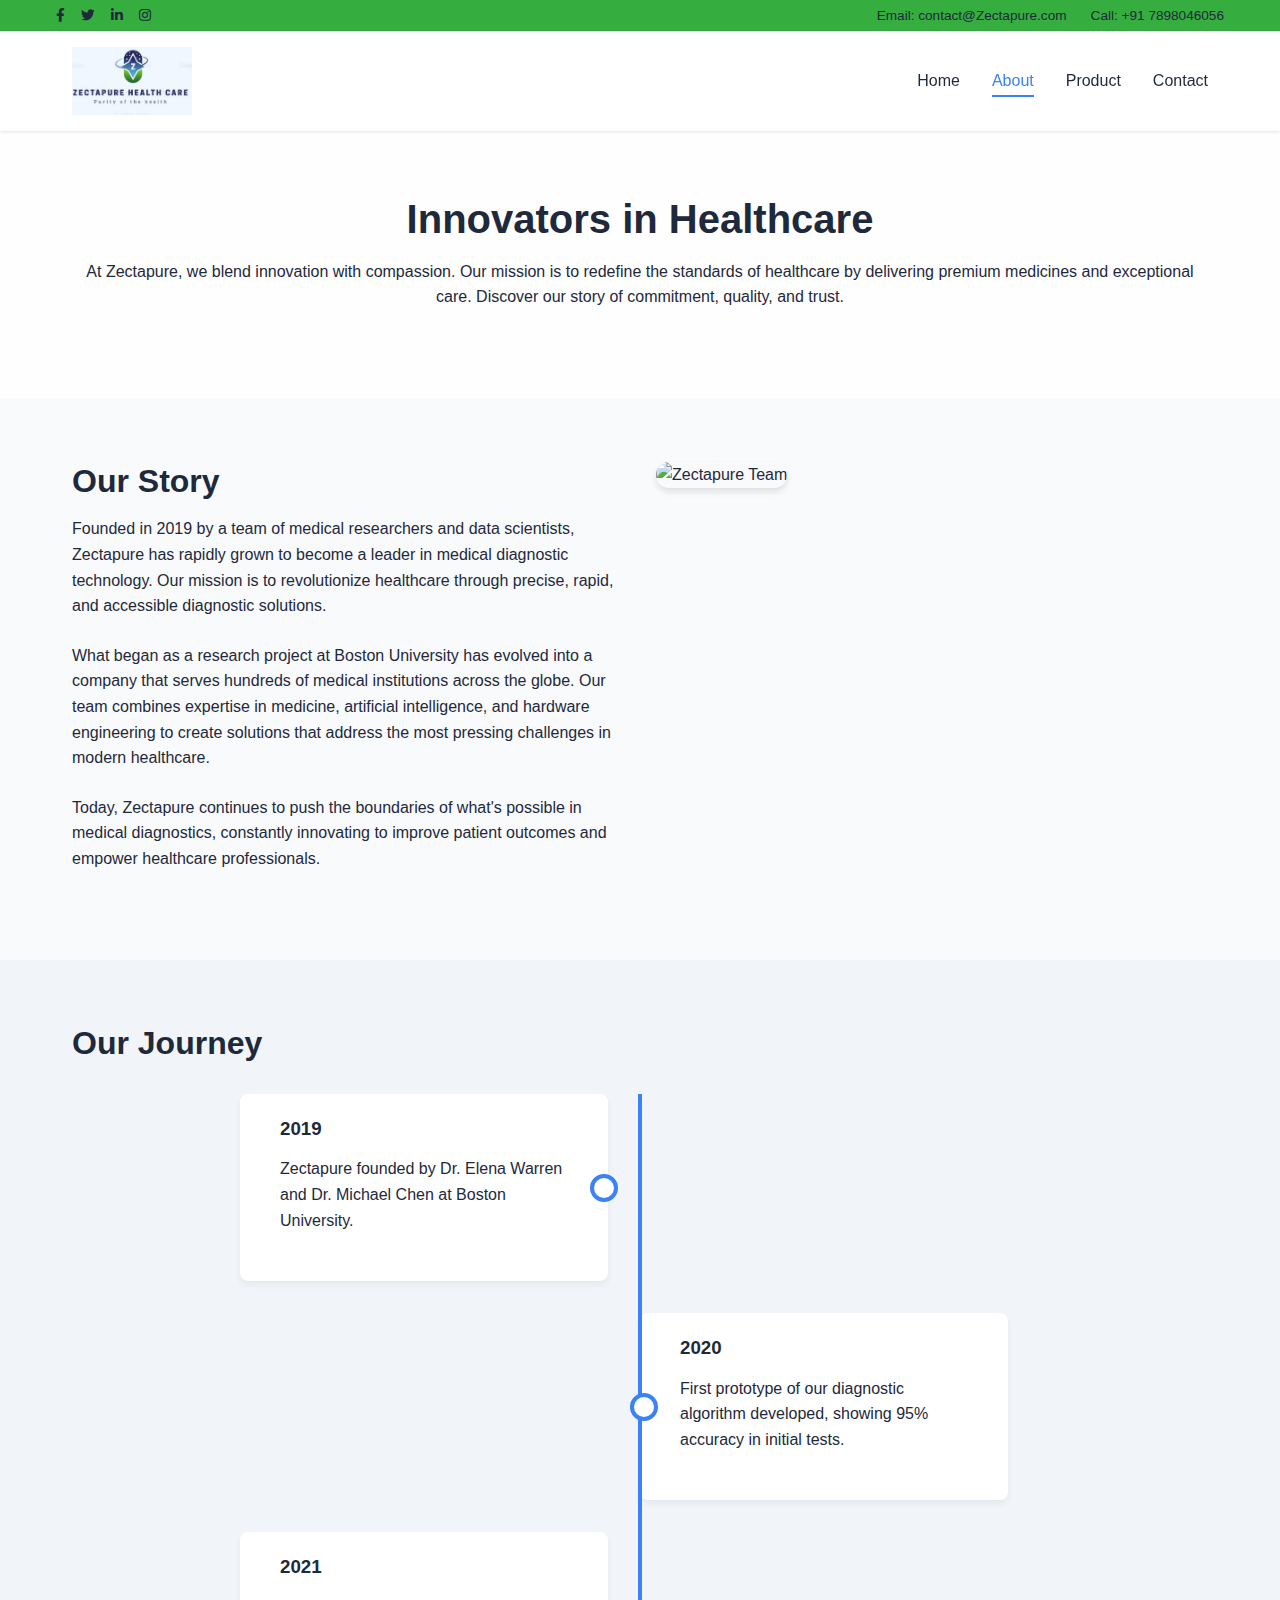
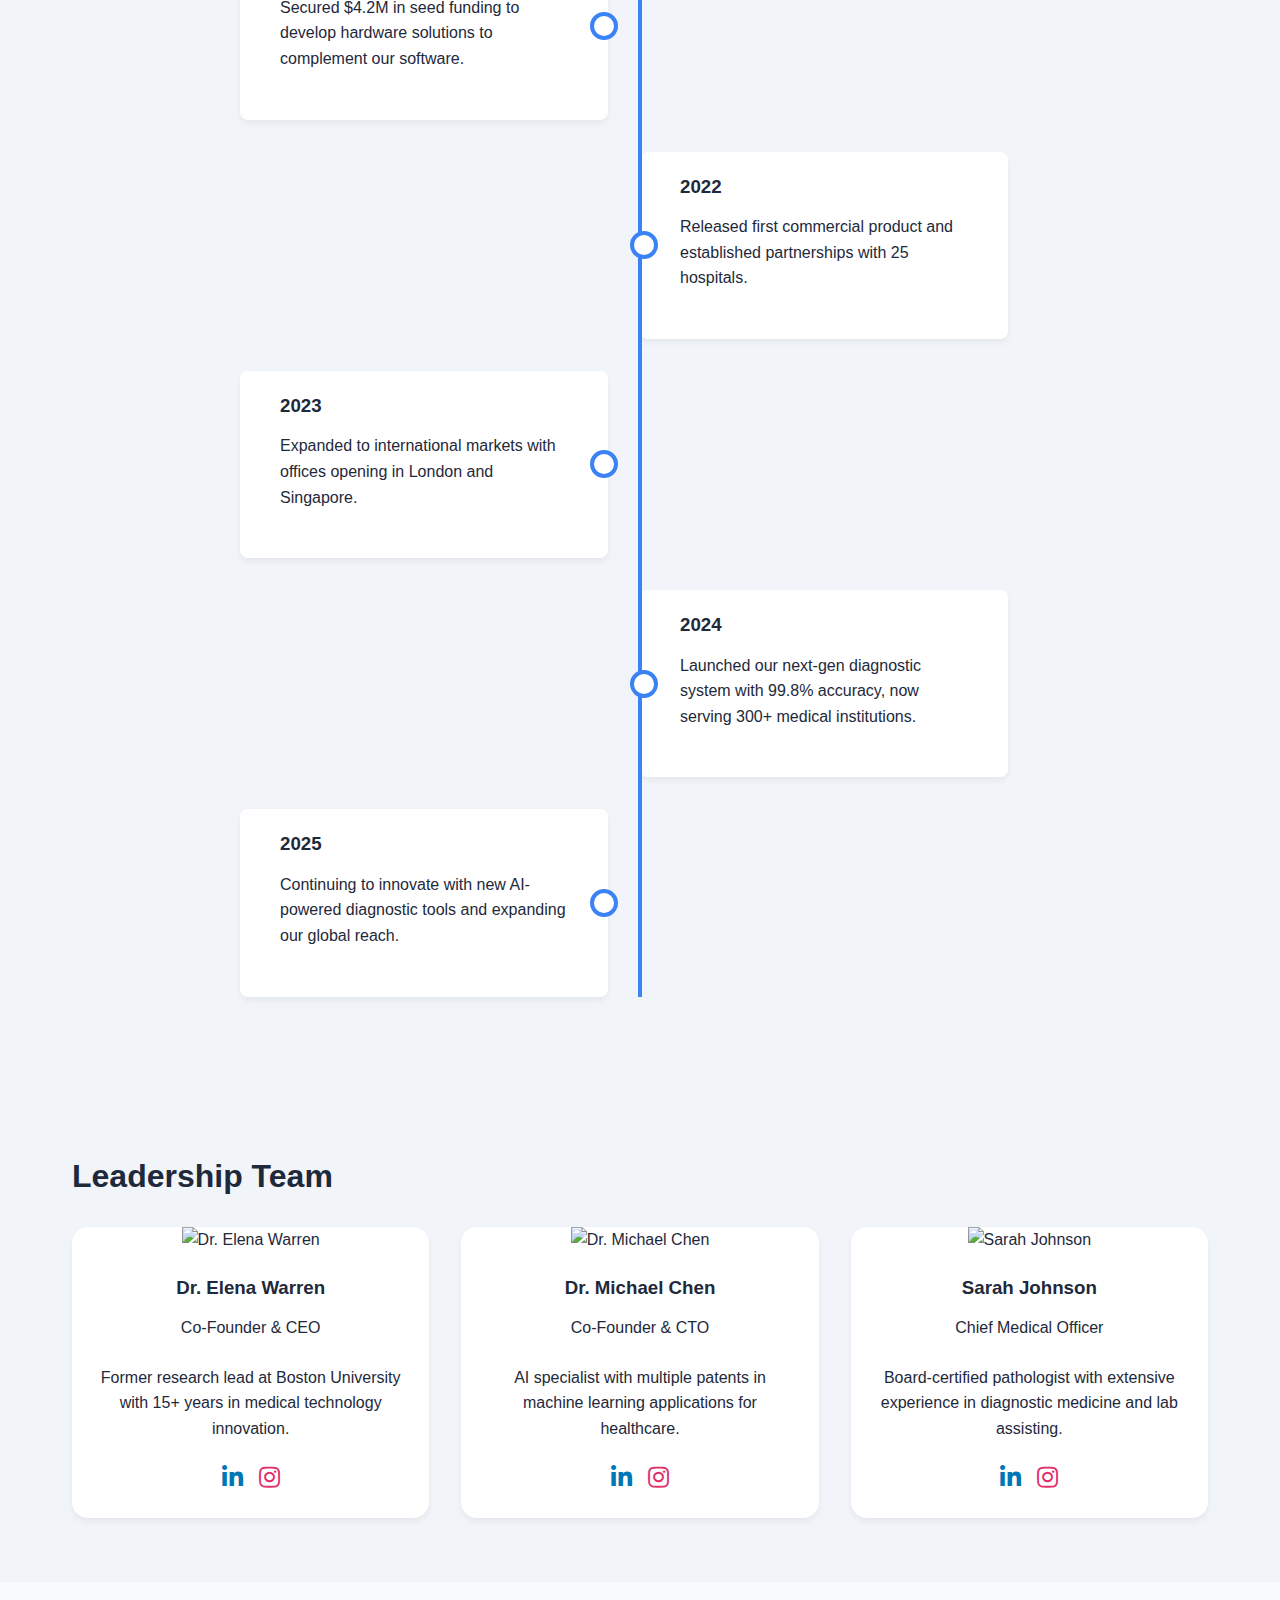
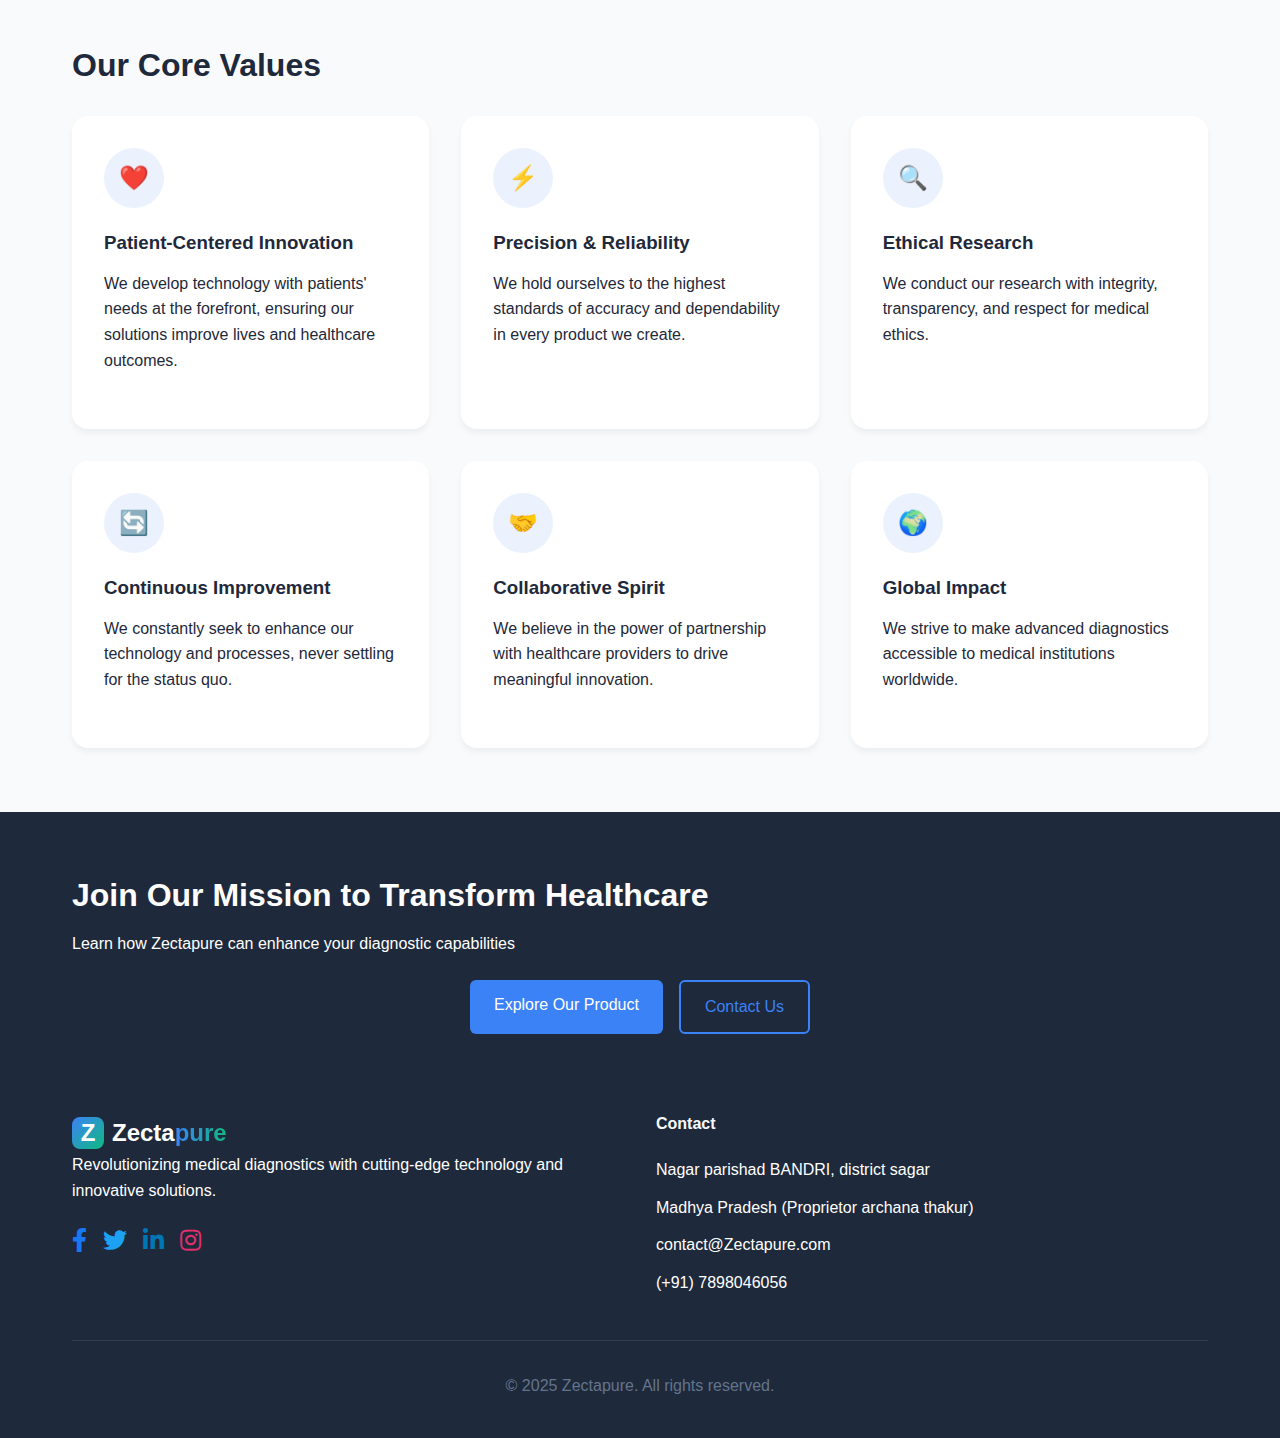
==== commit 6380f988: "top bar responsive" ====
--- a/about.html
+++ b/about.html
@@ -10,29 +10,29 @@
 </head>
 <body>
     <!-- Top Section -->
-    <div class="top-bar" style="background-color: #f0f4f8; padding: 0.5rem 0;">
-        <div class="container" style="display: flex; justify-content: space-between; align-items: center; font-size: 0.9rem;">
+    <div class="top-bar">
+    <div class="container">
         <!-- Social Media Icons (Left) -->
-        <div class="social-icons" style="display: flex; gap: 1rem;">
-            <a href="https://www.facebook.com/yourprofile" target="_blank" aria-label="Facebook" style="color: inherit;">
+        <div class="social-icons">
+        <a href="https://www.facebook.com/yourprofile" target="_blank" aria-label="Facebook">
             <i class="fab fa-facebook-f"></i>
-            </a>
-            <a href="https://twitter.com/yourhandle" target="_blank" aria-label="Twitter" style="color: inherit;">
+        </a>
+        <a href="https://twitter.com/yourhandle" target="_blank" aria-label="Twitter">
             <i class="fab fa-twitter"></i>
-            </a>
-            <a href="https://www.linkedin.com/in/yourprofile" target="_blank" aria-label="LinkedIn" style="color: inherit;">
+        </a>
+        <a href="https://www.linkedin.com/in/yourprofile" target="_blank" aria-label="LinkedIn">
             <i class="fab fa-linkedin-in"></i>
-            </a>
-            <a href="https://www.instagram.com/yourhandle" target="_blank" aria-label="Instagram" style="color: inherit;">
+        </a>
+        <a href="https://www.instagram.com/yourhandle" target="_blank" aria-label="Instagram">
             <i class="fab fa-instagram"></i>
-            </a>
+        </a>
         </div>
         <!-- Contact Info (Right) -->
-        <div class="contact-infos" style="display: flex; gap: 1.5rem;">
-            <span>Email: <a href="mailto:contact@Zectapure.com" style="color: inherit; text-decoration: none;">contact@Zectapure.com</a></span>
-            <span>Call: <a href="tel:+917898046056" style="color: inherit; text-decoration: none;">+91 7898046056</a></span>
-        </div>
-        </div>
+        <div class="contact-infos">
+        <span>Email: <a href="mailto:contact@Zectapure.com">contact@Zectapure.com</a></span>
+        <span>Call: <a href="tel:+917898046056">+91 7898046056</a></span>
+        </div>
+    </div>
     </div>
     <!-- Header -->
     <header class="py-4">
--- a/css/about_style.css
+++ b/css/about_style.css
@@ -574,4 +574,59 @@
     h2 {
         font-size: 1.5rem;
     }
-}+}
+/* Top Bar Container */
+.top-bar {
+    background-color: #35ad3f;
+    padding: 0.3rem 0;  /* Reduced padding for a slimmer appearance */
+    font-size: 0.85rem; /* Adjust font-size as needed */
+  }
+  
+  /* Main container for top bar content */
+  .top-bar .container {
+    display: flex;
+    justify-content: space-between;
+    align-items: center;
+    max-width: 1200px; /* Adjust max-width if needed */
+    margin: 0 auto;
+    padding: 0 1rem;
+  }
+  
+  /* Social Icons styling */
+  .top-bar .social-icons {
+    display: flex;
+    gap: 1rem;
+  }
+  
+  /* Contact Info styling */
+  .top-bar .contact-infos {
+    display: flex;
+    gap: 1.5rem;
+  }
+  
+  /* Ensure links inherit color and remove underline */
+  .top-bar a {
+    color: inherit;
+    text-decoration: none;
+  }
+  
+  /* Responsive adjustments */
+  @media (max-width: 768px) {
+    .top-bar .container {
+      flex-direction: column;
+      text-align: center;
+      gap: 0.5rem;
+    }
+    
+    .top-bar .social-icons,
+    .top-bar .contact-infos {
+      justify-content: center;
+      flex-wrap: wrap;
+    }
+    
+    .top-bar .contact-infos span {
+      display: block;
+      margin: 0.25rem 0;
+    }
+  }
+  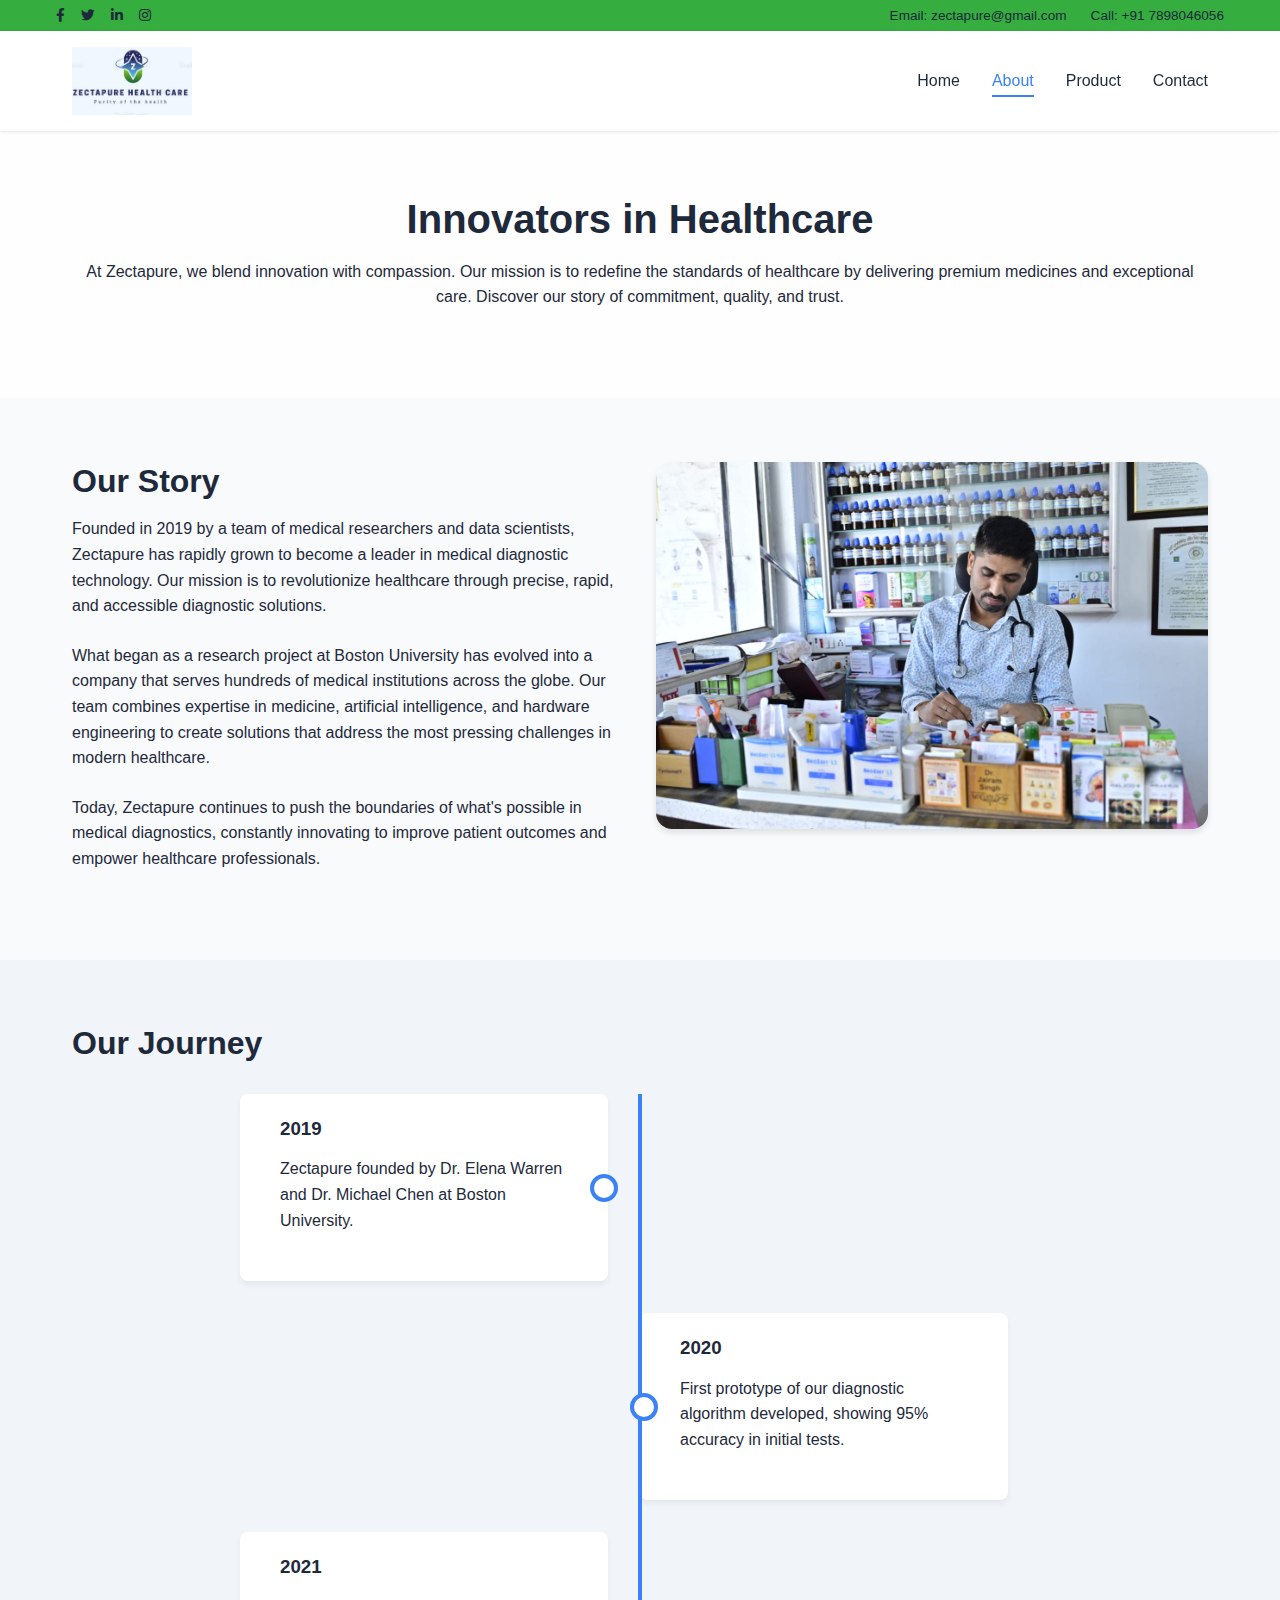
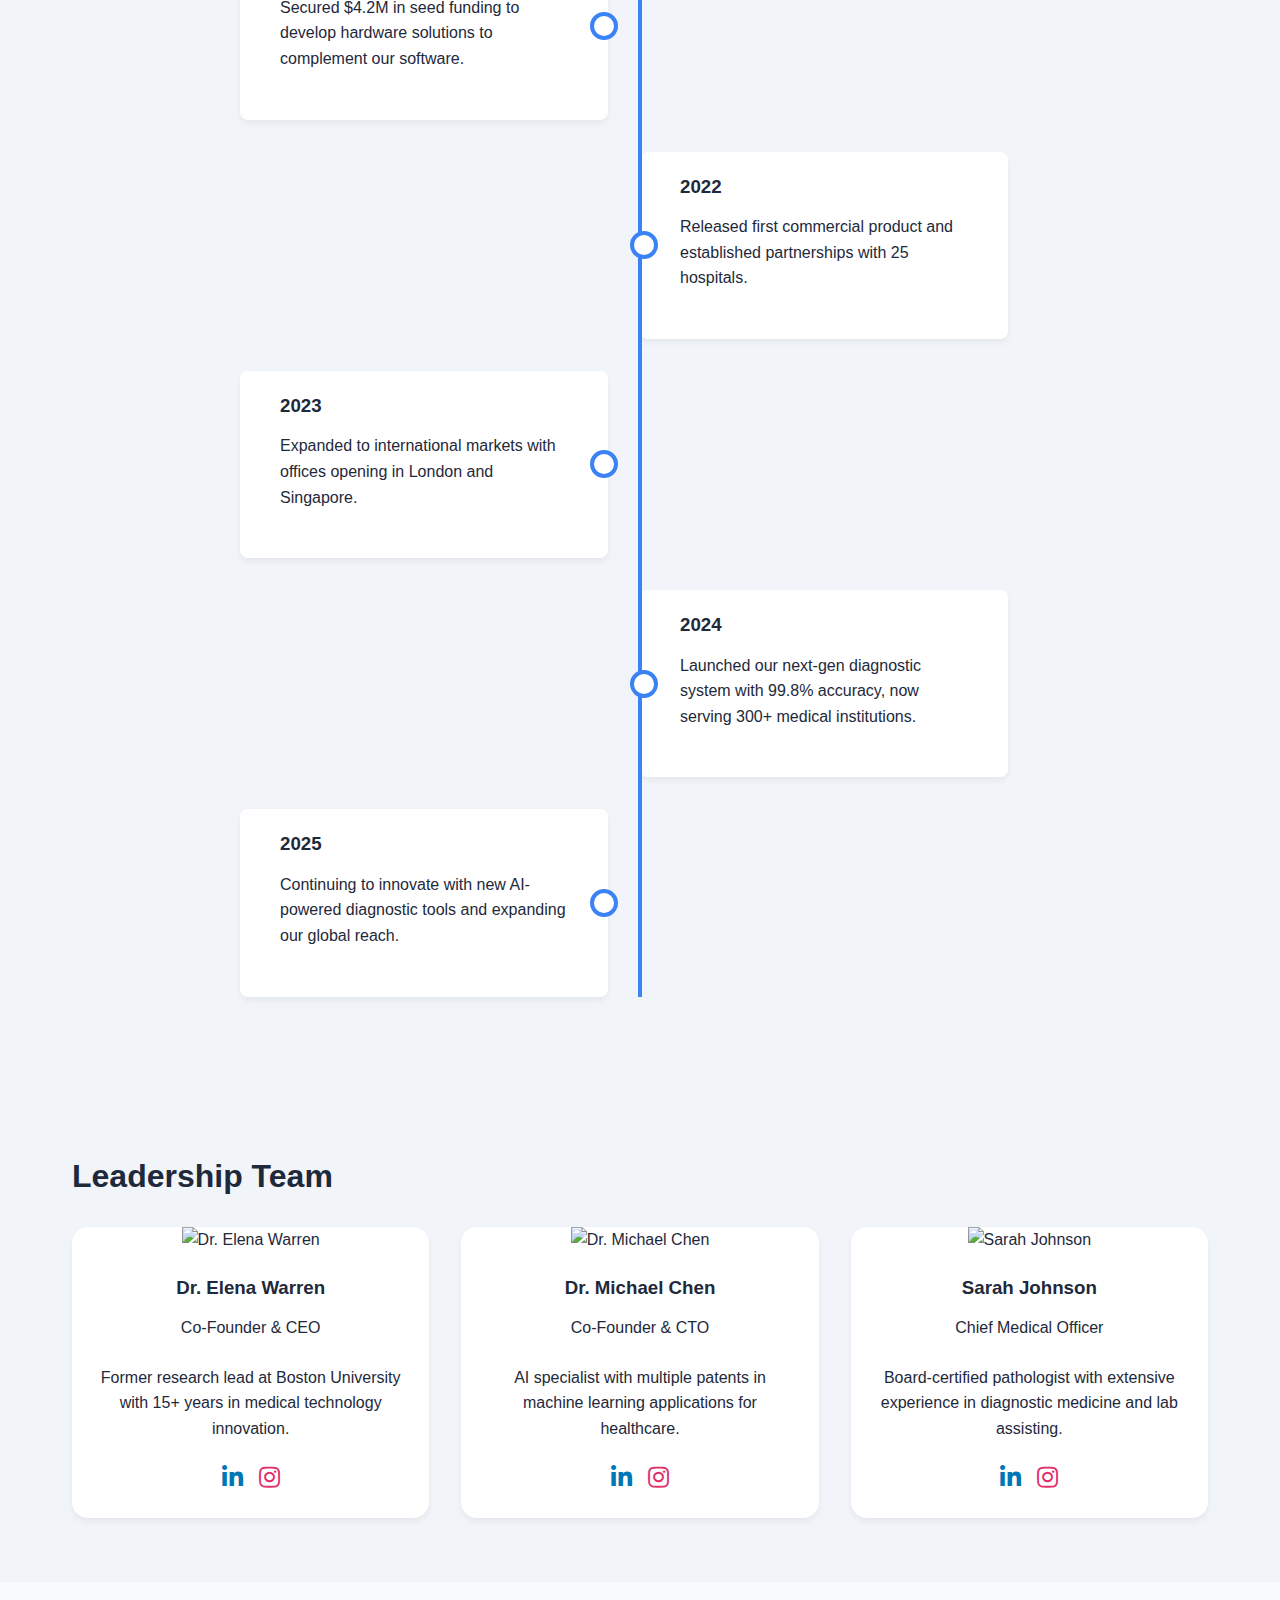
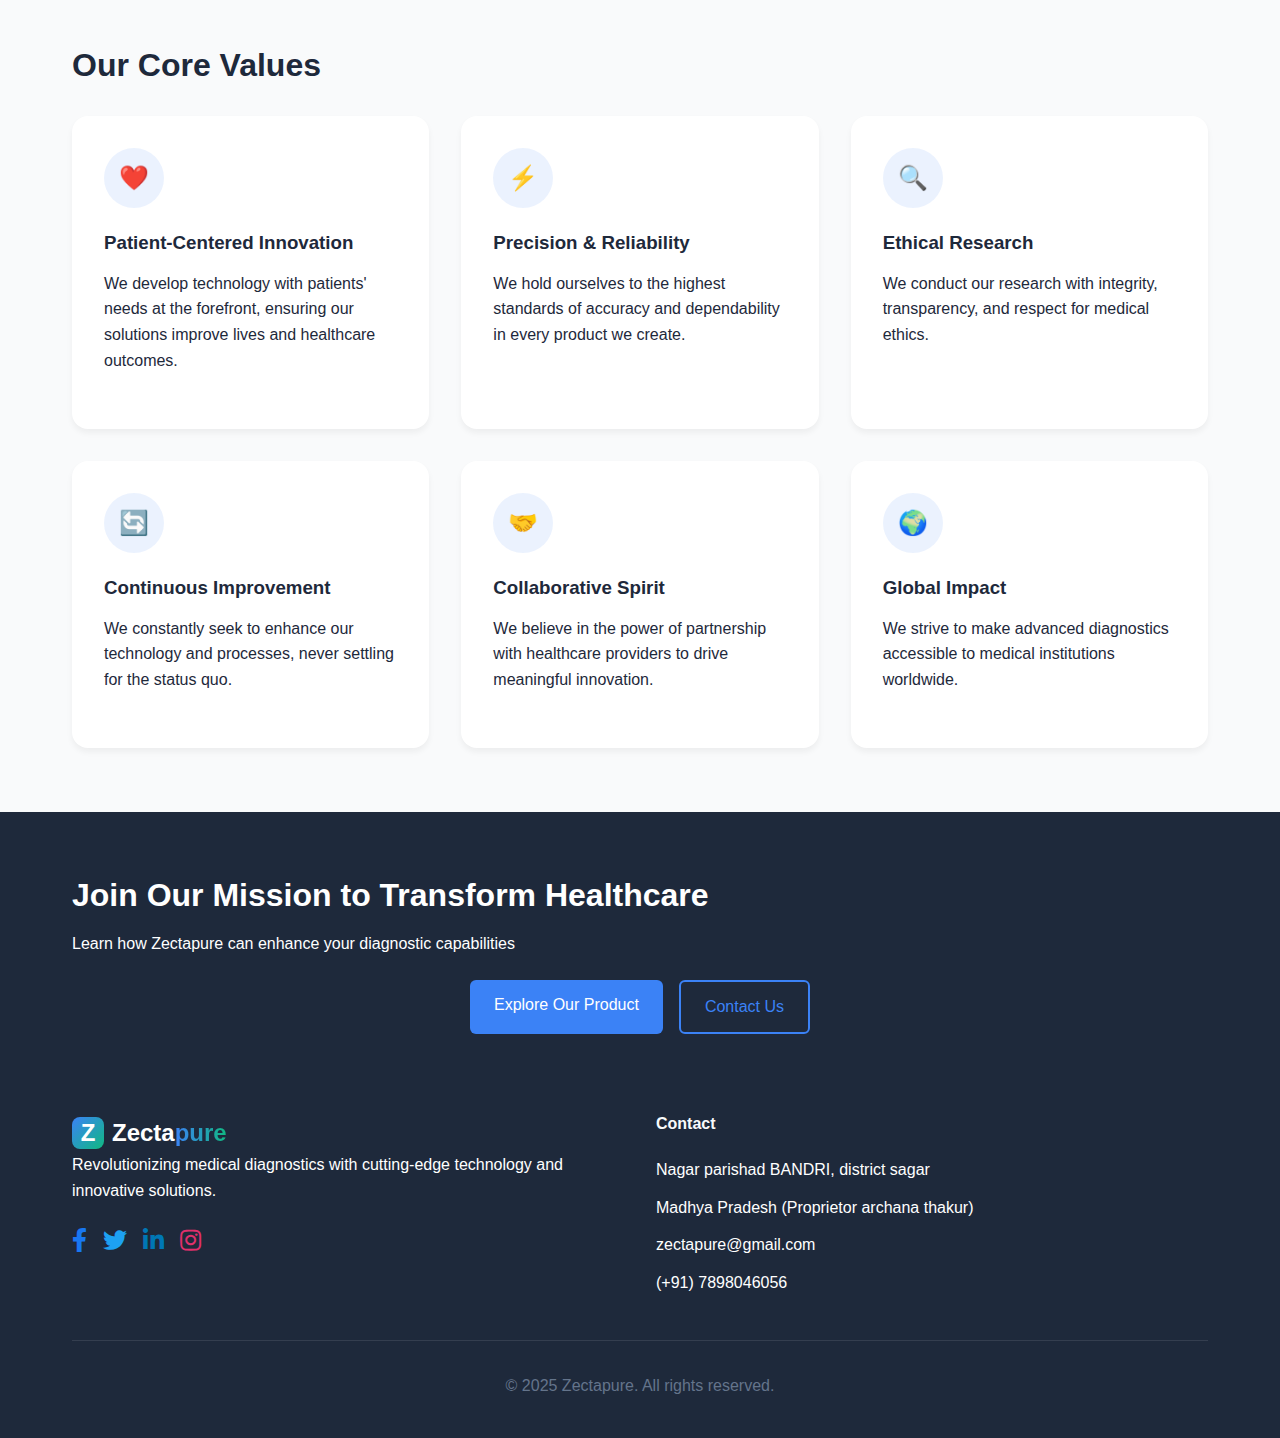
==== commit ccd928c3: "top bar UI enhanced and images added" ====
--- a/about.html
+++ b/about.html
@@ -29,7 +29,7 @@
         </div>
         <!-- Contact Info (Right) -->
         <div class="contact-infos">
-        <span>Email: <a href="mailto:contact@Zectapure.com">contact@Zectapure.com</a></span>
+        <span>Email: <a href="mailto:zectapure@gmail.com">zectapure@gmail.com</a></span>
         <span>Call: <a href="tel:+917898046056">+91 7898046056</a></span>
         </div>
     </div>
@@ -81,7 +81,7 @@
                     <p>Today, Zectapure continues to push the boundaries of what's possible in medical diagnostics, constantly innovating to improve patient outcomes and empower healthcare professionals.</p>
                 </div>
                 <div>
-                    <img src="/api/placeholder/600/400" alt="Zectapure Team" class="about-image">
+                    <img src="images/product_images/team.jpeg" alt="Zectapure Team" class="about-image">
                 </div>
             </div>
         </div>
@@ -262,7 +262,7 @@
                     <ul>
                         <li>Nagar parishad BANDRI, district sagar</li>
                         <li>Madhya Pradesh (Proprietor archana thakur)</li>
-                        <li>contact@Zectapure.com</li>
+                        <li>zectapure@gmail.com</li>
                         <li>(+91) 7898046056</li>
                     </ul>
                 </div>
--- a/css/about_style.css
+++ b/css/about_style.css
@@ -615,7 +615,6 @@
     .top-bar .container {
       flex-direction: column;
       text-align: center;
-      gap: 0.5rem;
     }
     
     .top-bar .social-icons,
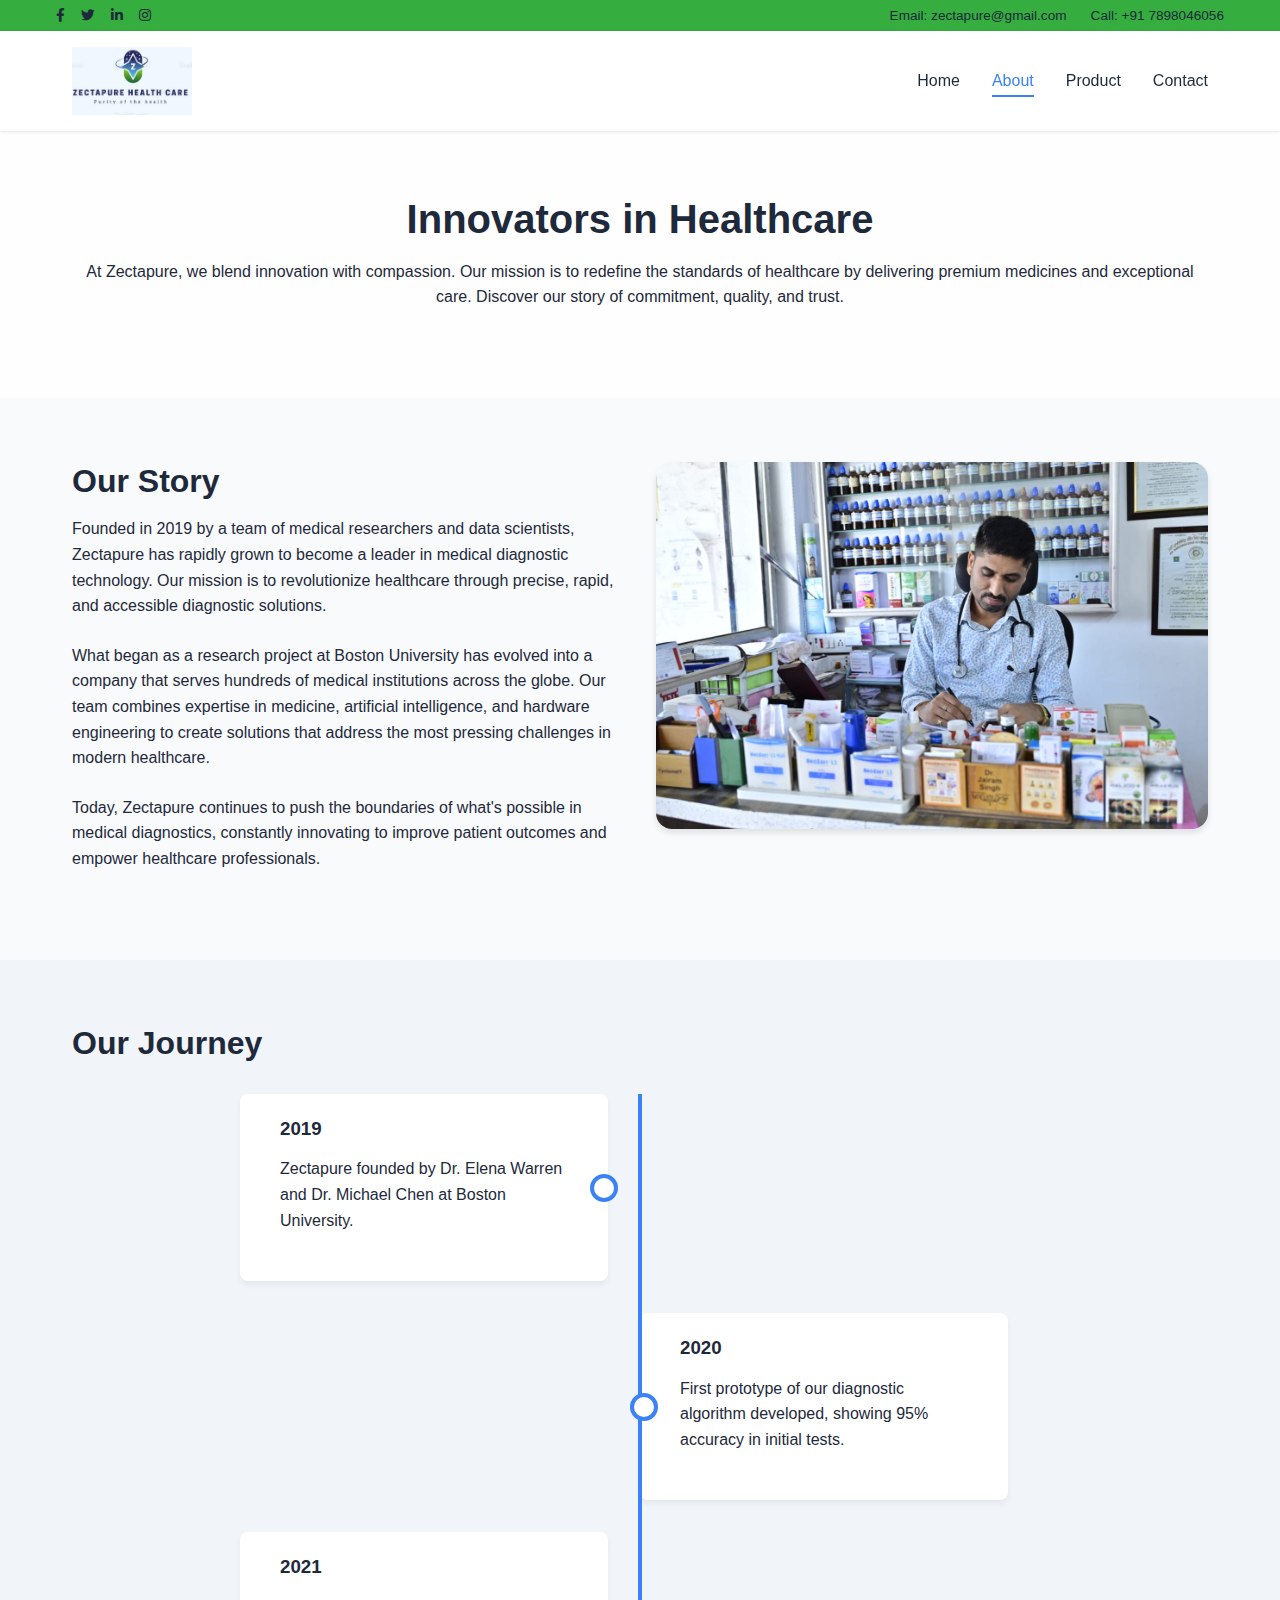
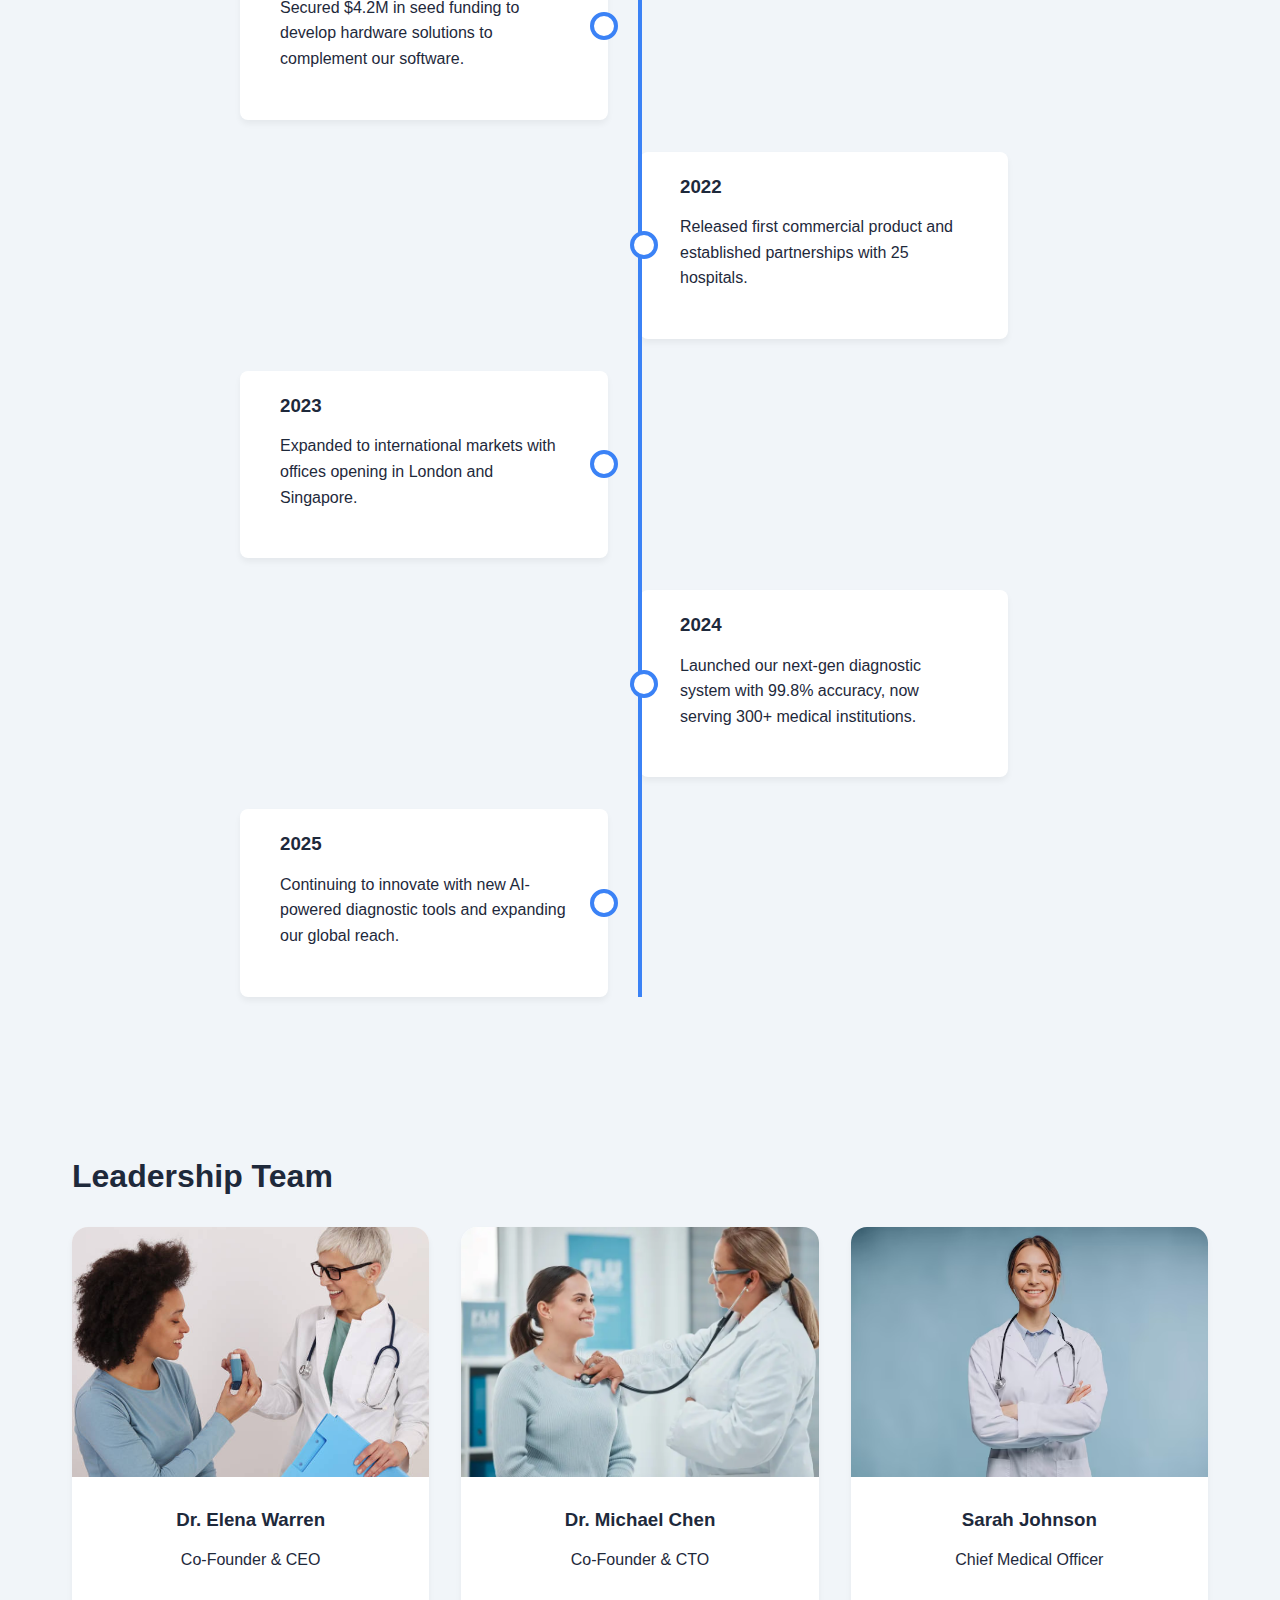
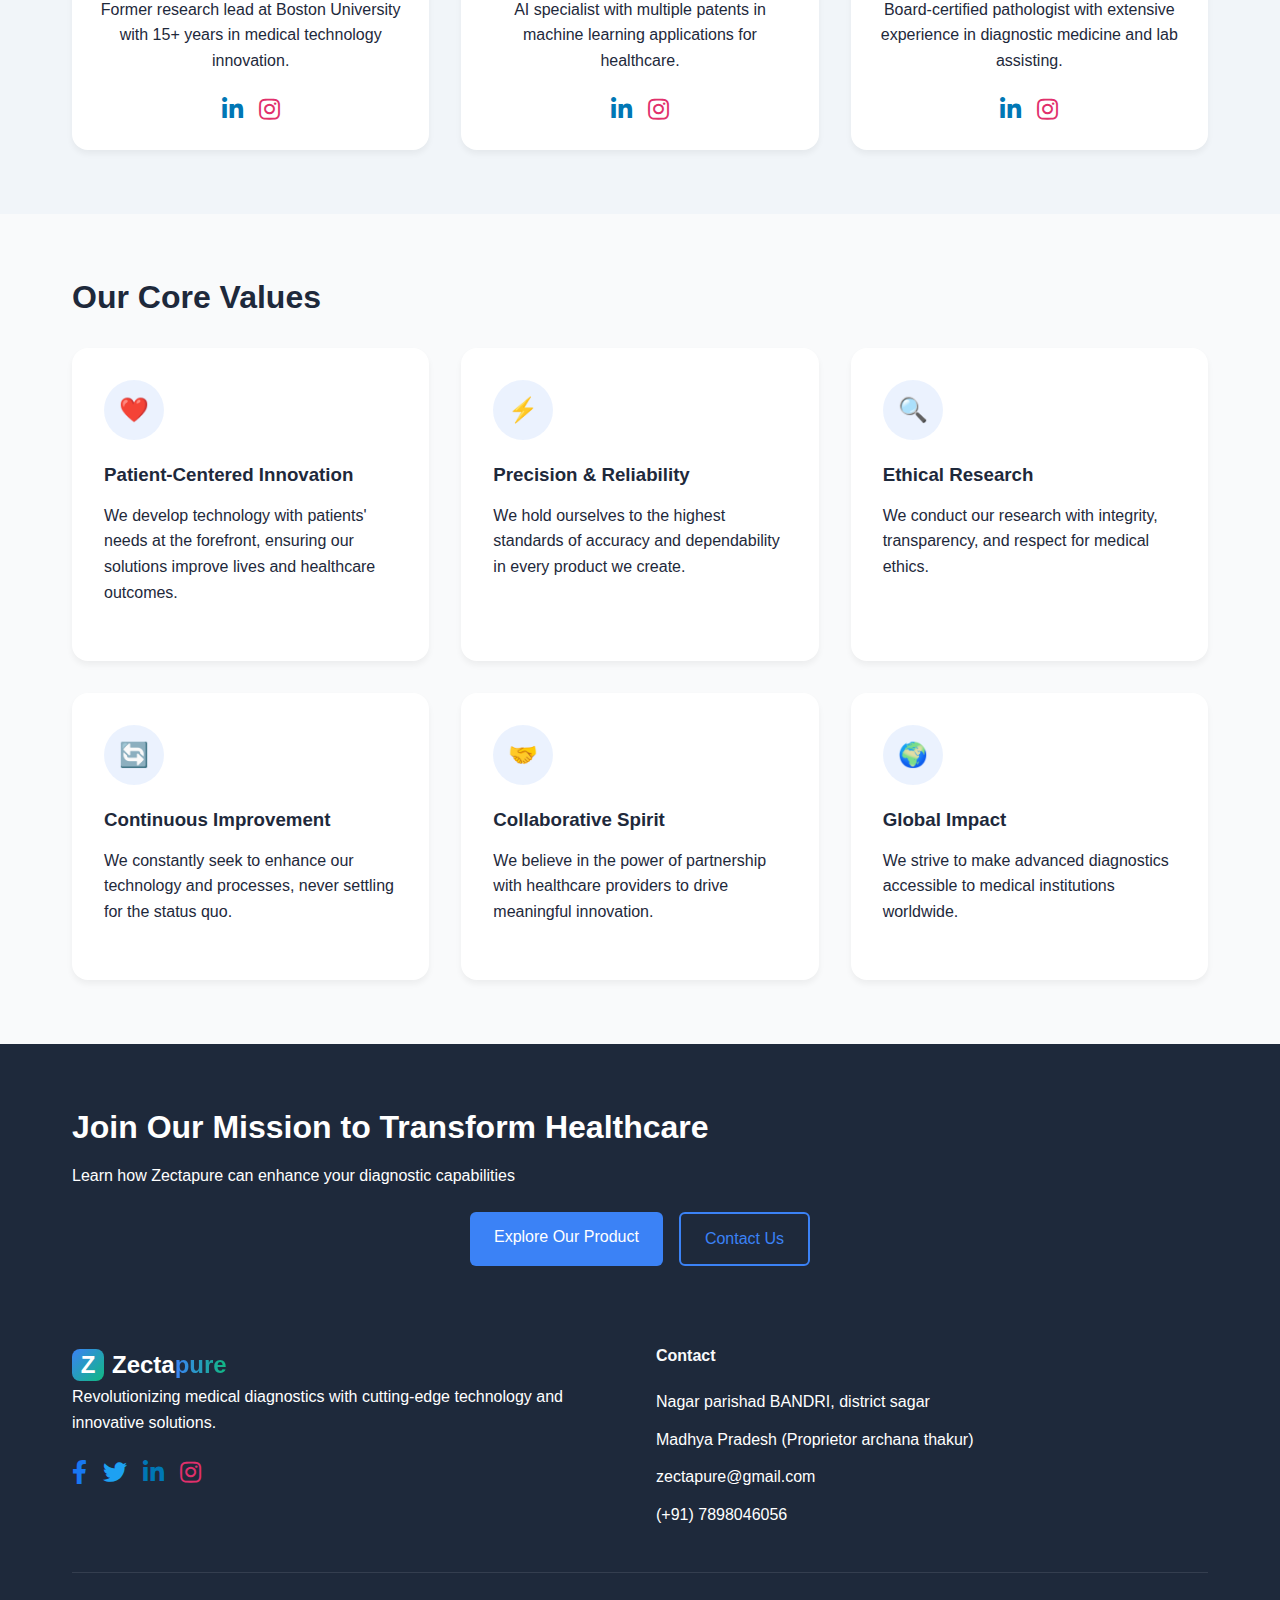
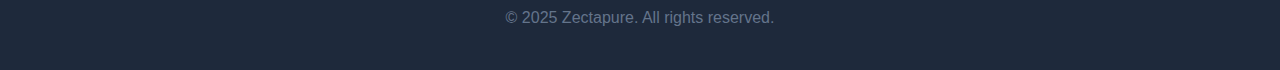
==== commit db52ba05: "correct sidebar UI fix with testmonial images fix" ====
--- a/about.html
+++ b/about.html
@@ -130,7 +130,7 @@
             <h2 class="text-center mb-8">Leadership Team</h2>
             <div class="grid grid-cols-3 gap-8">
                 <div class="team-member">
-                    <img src="/api/placeholder/400/250" alt="Dr. Elena Warren" class="team-member-img">
+                    <img src="images/testamonial/doc1.jpg" alt="Dr. Elena Warren" class="team-member-img">
                     <div class="team-member-info">
                         <h3>Dr. Elena Warren</h3>
                         <p>Co-Founder & CEO</p>
@@ -146,7 +146,7 @@
                     </div>
                 </div>
                 <div class="team-member">
-                    <img src="/api/placeholder/400/250" alt="Dr. Michael Chen" class="team-member-img">
+                    <img src="images/testamonial/doc2.jpg" alt="Dr. Michael Chen" class="team-member-img">
                     <div class="team-member-info">
                         <h3>Dr. Michael Chen</h3>
                         <p>Co-Founder & CTO</p>
@@ -162,7 +162,7 @@
                     </div>
                 </div>
                 <div class="team-member">
-                    <img src="/api/placeholder/400/250" alt="Sarah Johnson" class="team-member-img">
+                    <img src="images/testamonial/doc3.jpg" alt="Sarah Johnson" class="team-member-img">
                     <div class="team-member-info">
                         <h3>Sarah Johnson</h3>
                         <p>Chief Medical Officer</p>
--- a/css/about_style.css
+++ b/css/about_style.css
@@ -204,6 +204,11 @@
     font-size: 1.5rem;
     cursor: pointer;
     color: var(--dark);
+    transition: transform 0.3s ease;
+}
+
+.mobile-menu-btn:hover {
+    transform: scale(1.1);
 }
 
 /* Hero Section */
@@ -544,7 +549,7 @@
     
     nav ul {
         position: fixed;
-        top: 70px;
+        top: 170px;
         left: -100%;
         width: 100%;
         height: calc(100vh - 70px);
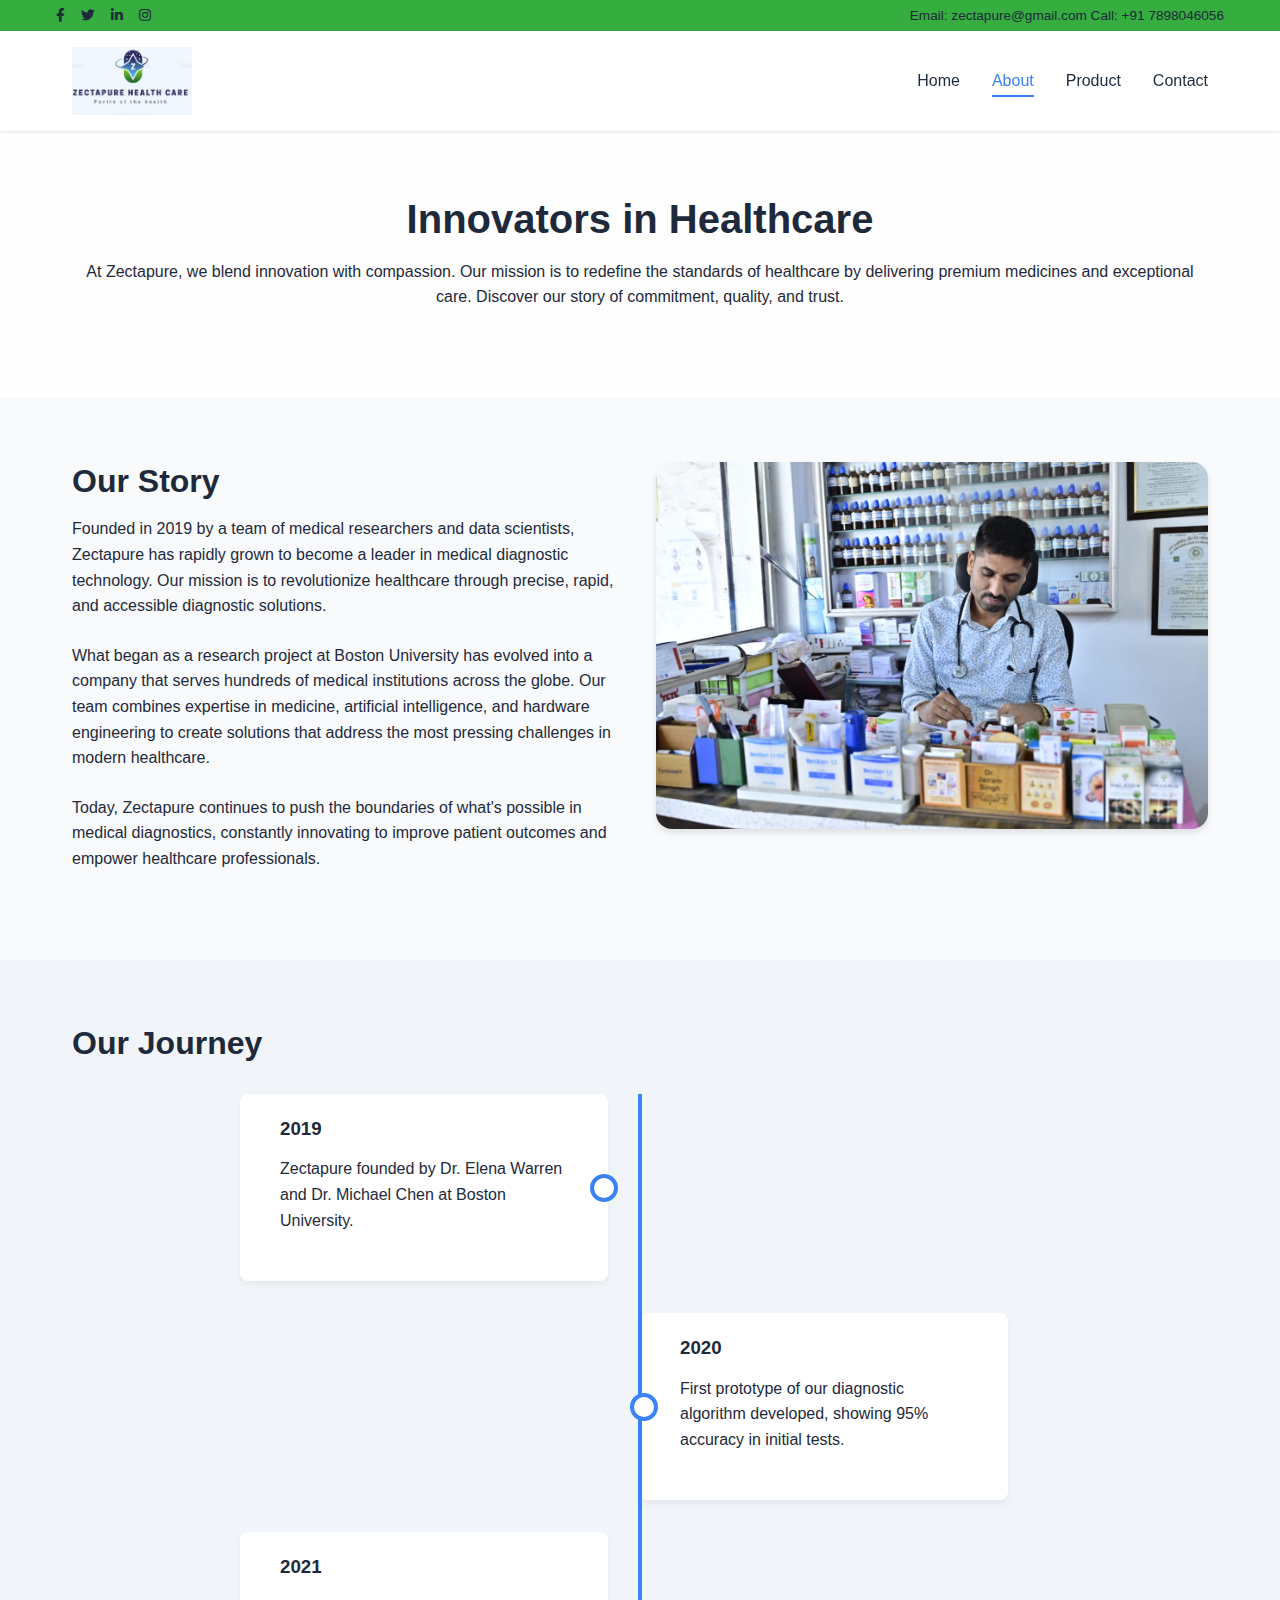
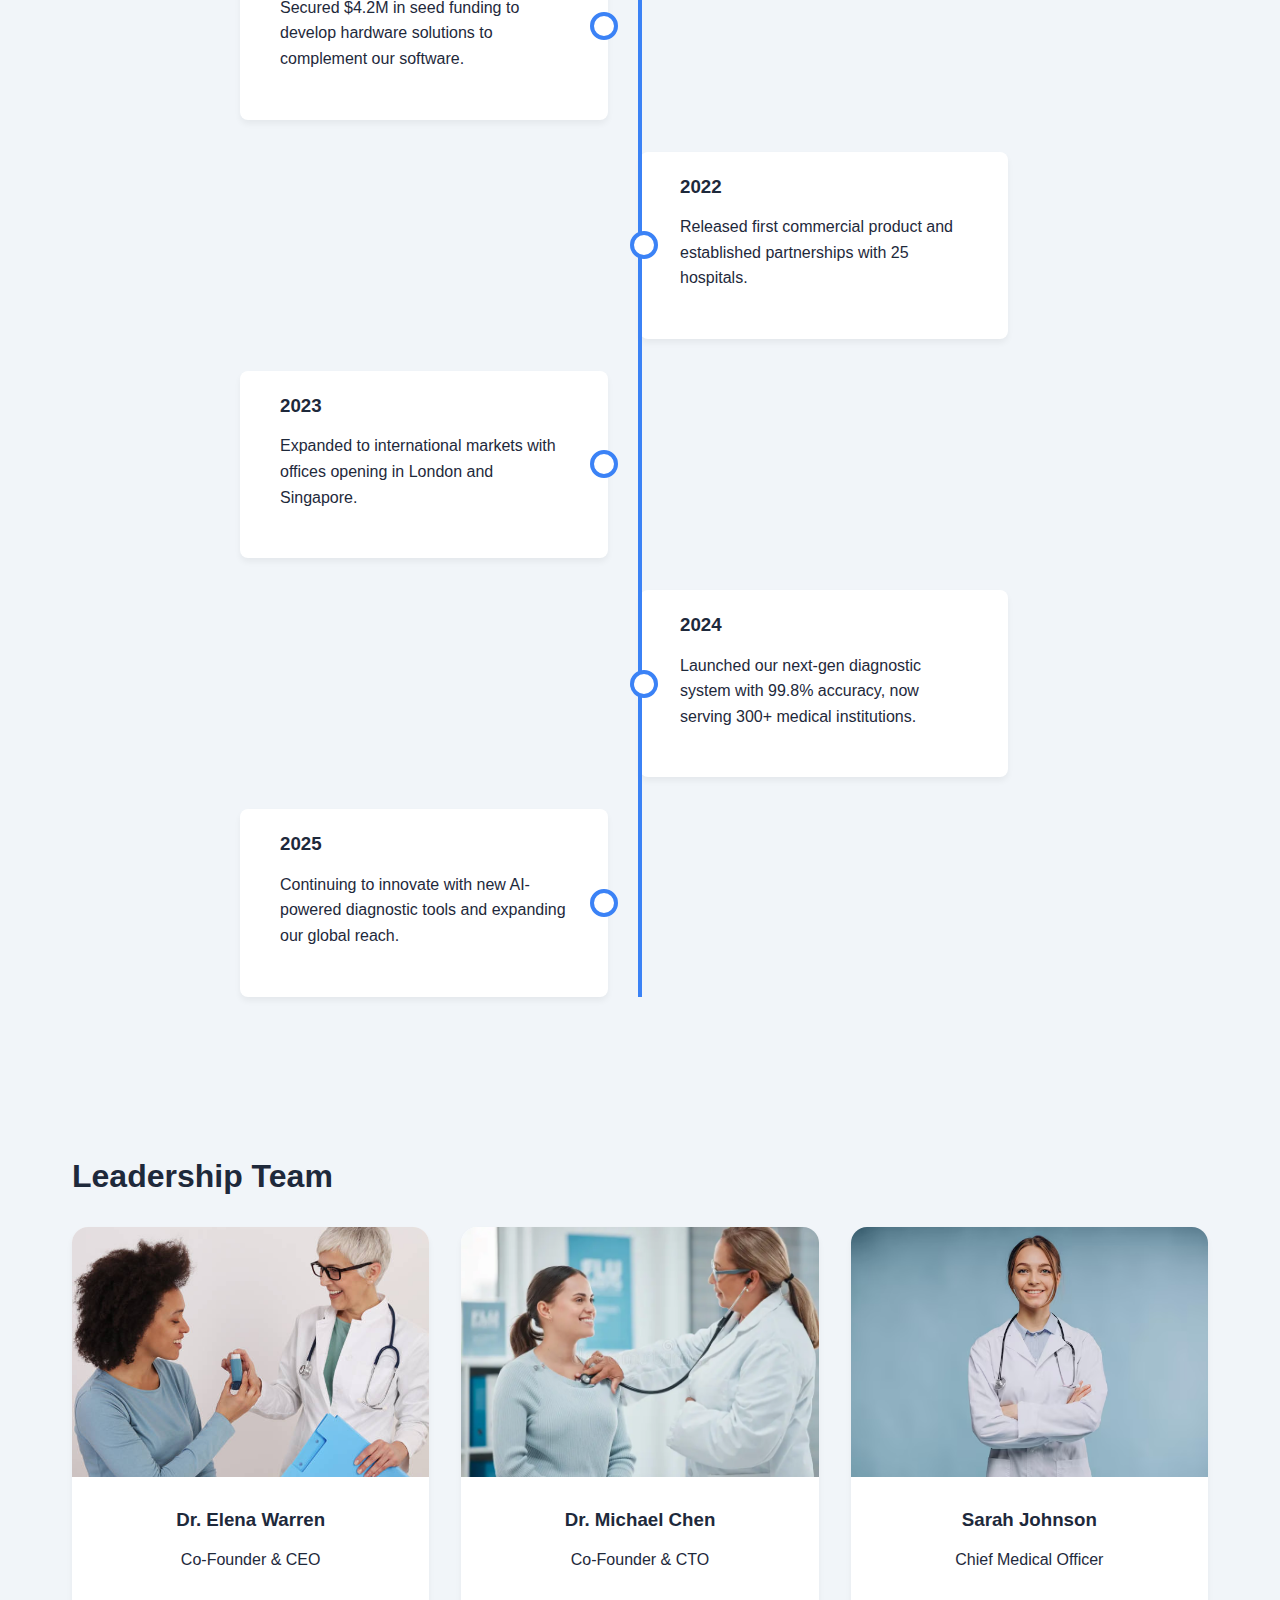
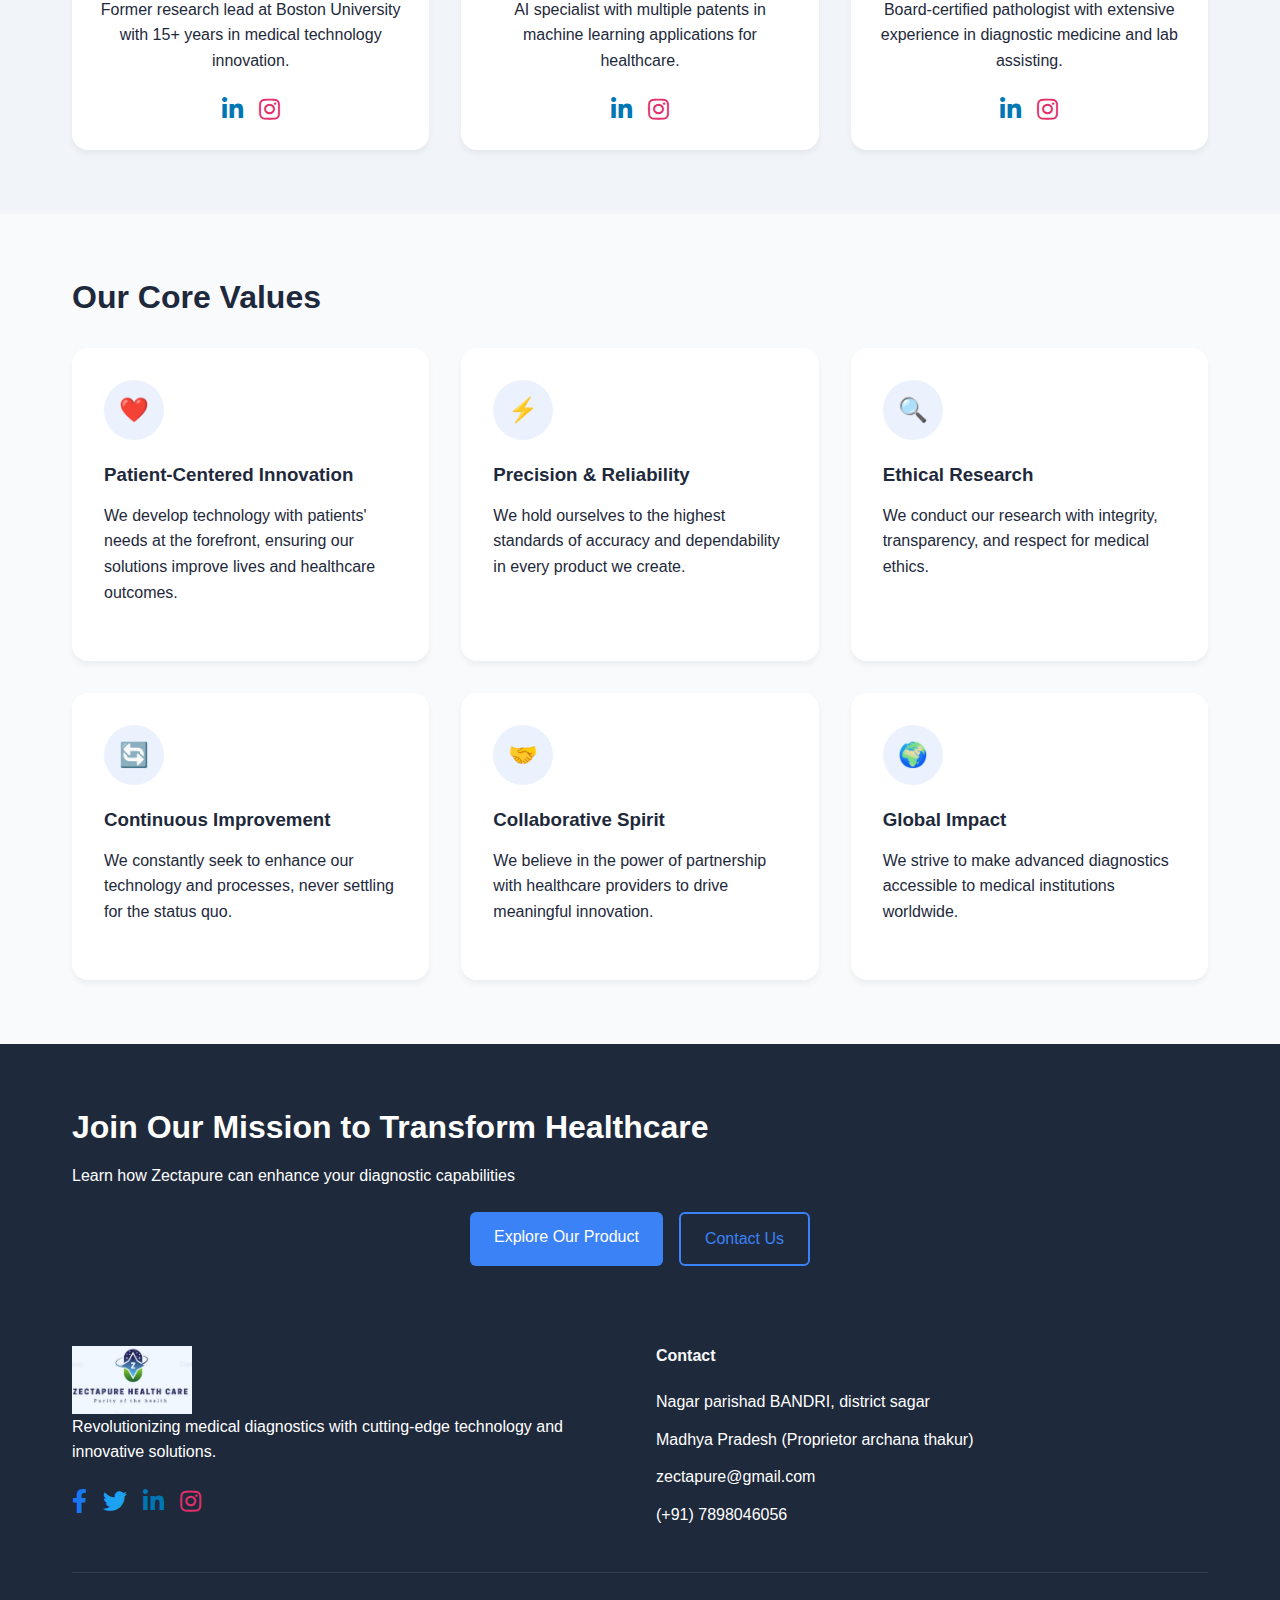
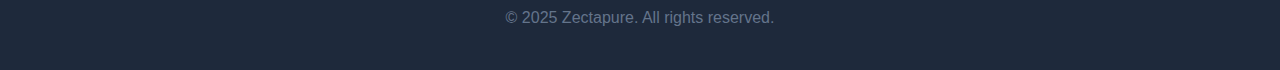
==== commit 15a20b17: "logo resolved in about section" ====
--- a/about.html
+++ b/about.html
@@ -237,9 +237,14 @@
         <div class="container">
             <div class="grid grid-cols-2 gap-8">
                 <div>
-                    <a href="index.html" class="logo">
-                        <div class="logo-icon">Z</div>
-                        <span>Zecta<span class="text-gradient">pure</span></span>
+                    <a href="index.html" class="logo" style="display: flex; align-items: center;">
+                        <!-- Logo image only -->
+                        <img
+                          src="images/product_images/logo.jpeg"
+                          alt="Zectapure Health Care Logo"
+                          class="logo-image"
+                          style="width: 120px; height: auto;"
+                        >
                     </a>
                     <p>Revolutionizing medical diagnostics with cutting-edge technology and innovative solutions.</p>
                     <div class="social-links">
--- a/css/about_style.css
+++ b/css/about_style.css
@@ -549,7 +549,7 @@
     
     nav ul {
         position: fixed;
-        top: 170px;
+        top: 220px;
         left: -100%;
         width: 100%;
         height: calc(100vh - 70px);
@@ -605,7 +605,7 @@
   
   /* Contact Info styling */
   .top-bar .contact-infos {
-    display: flex;
+    /* display: flex; */
     gap: 1.5rem;
   }
   
